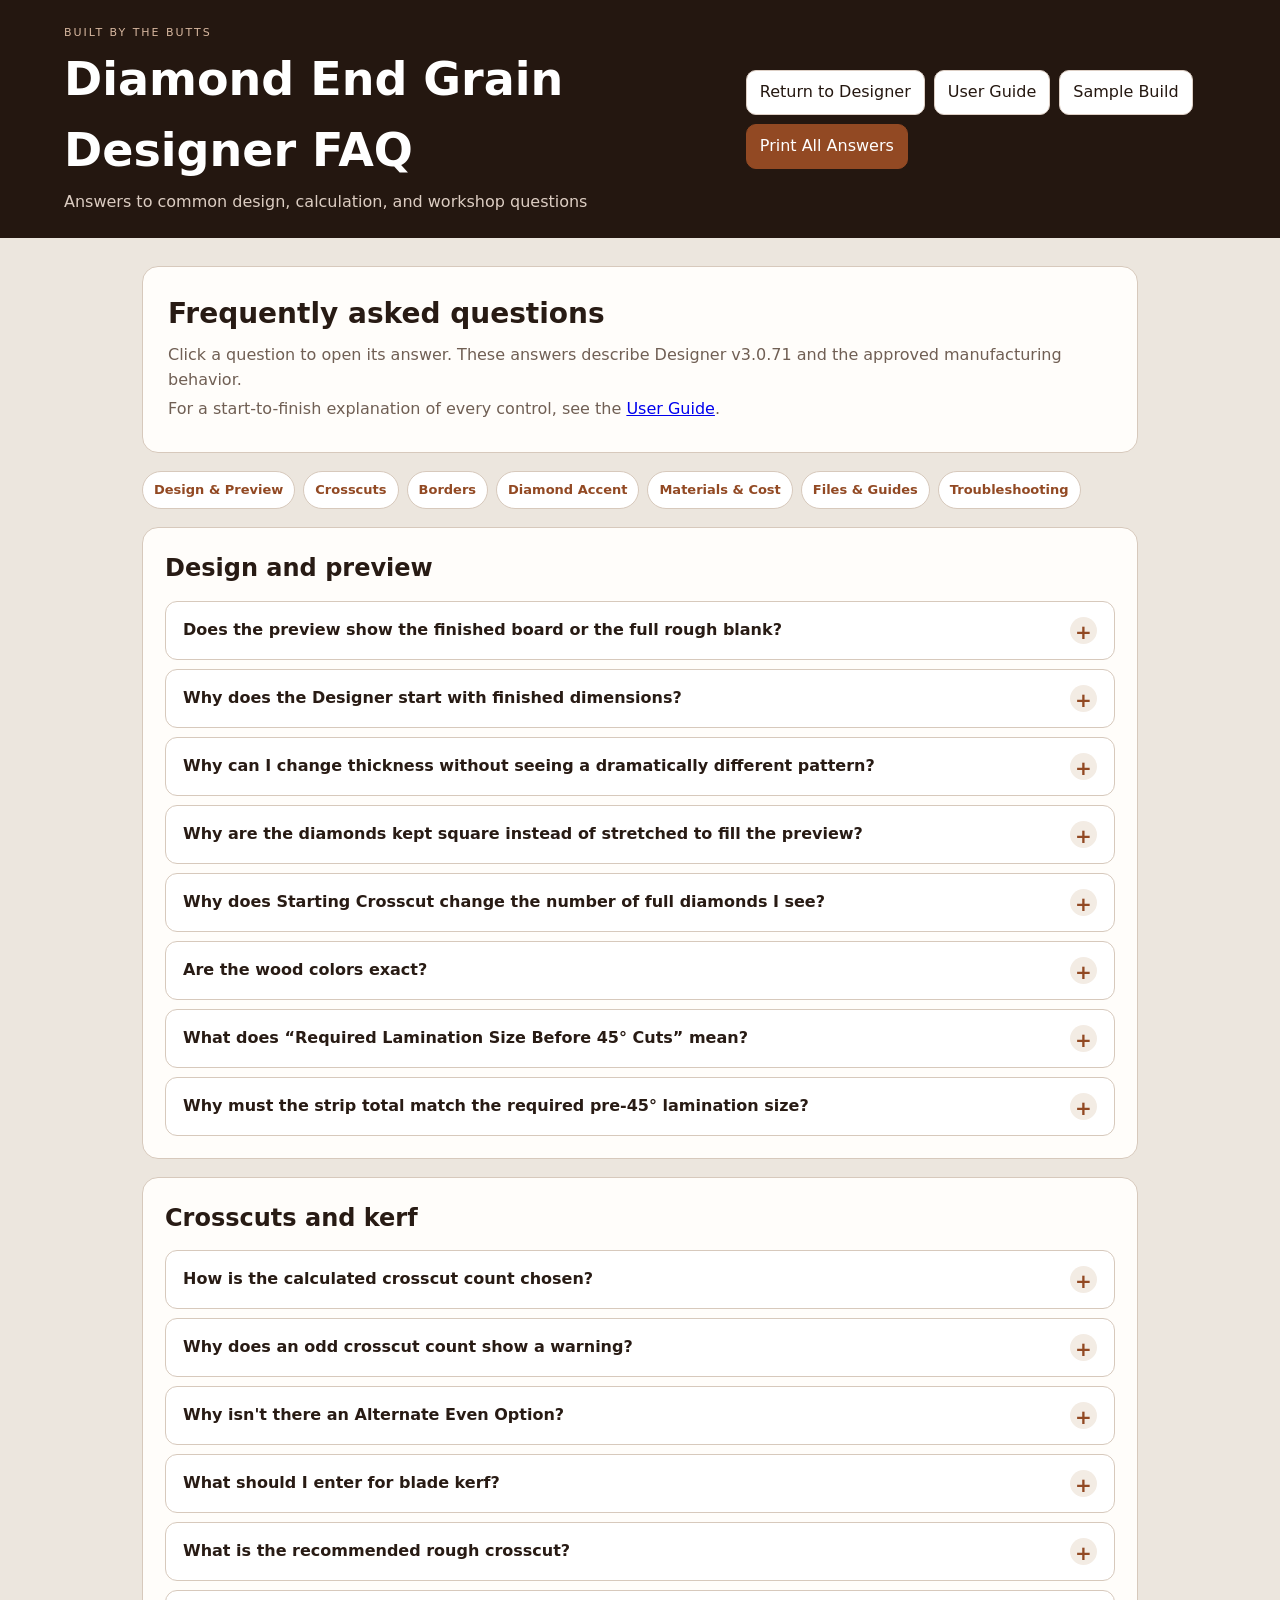
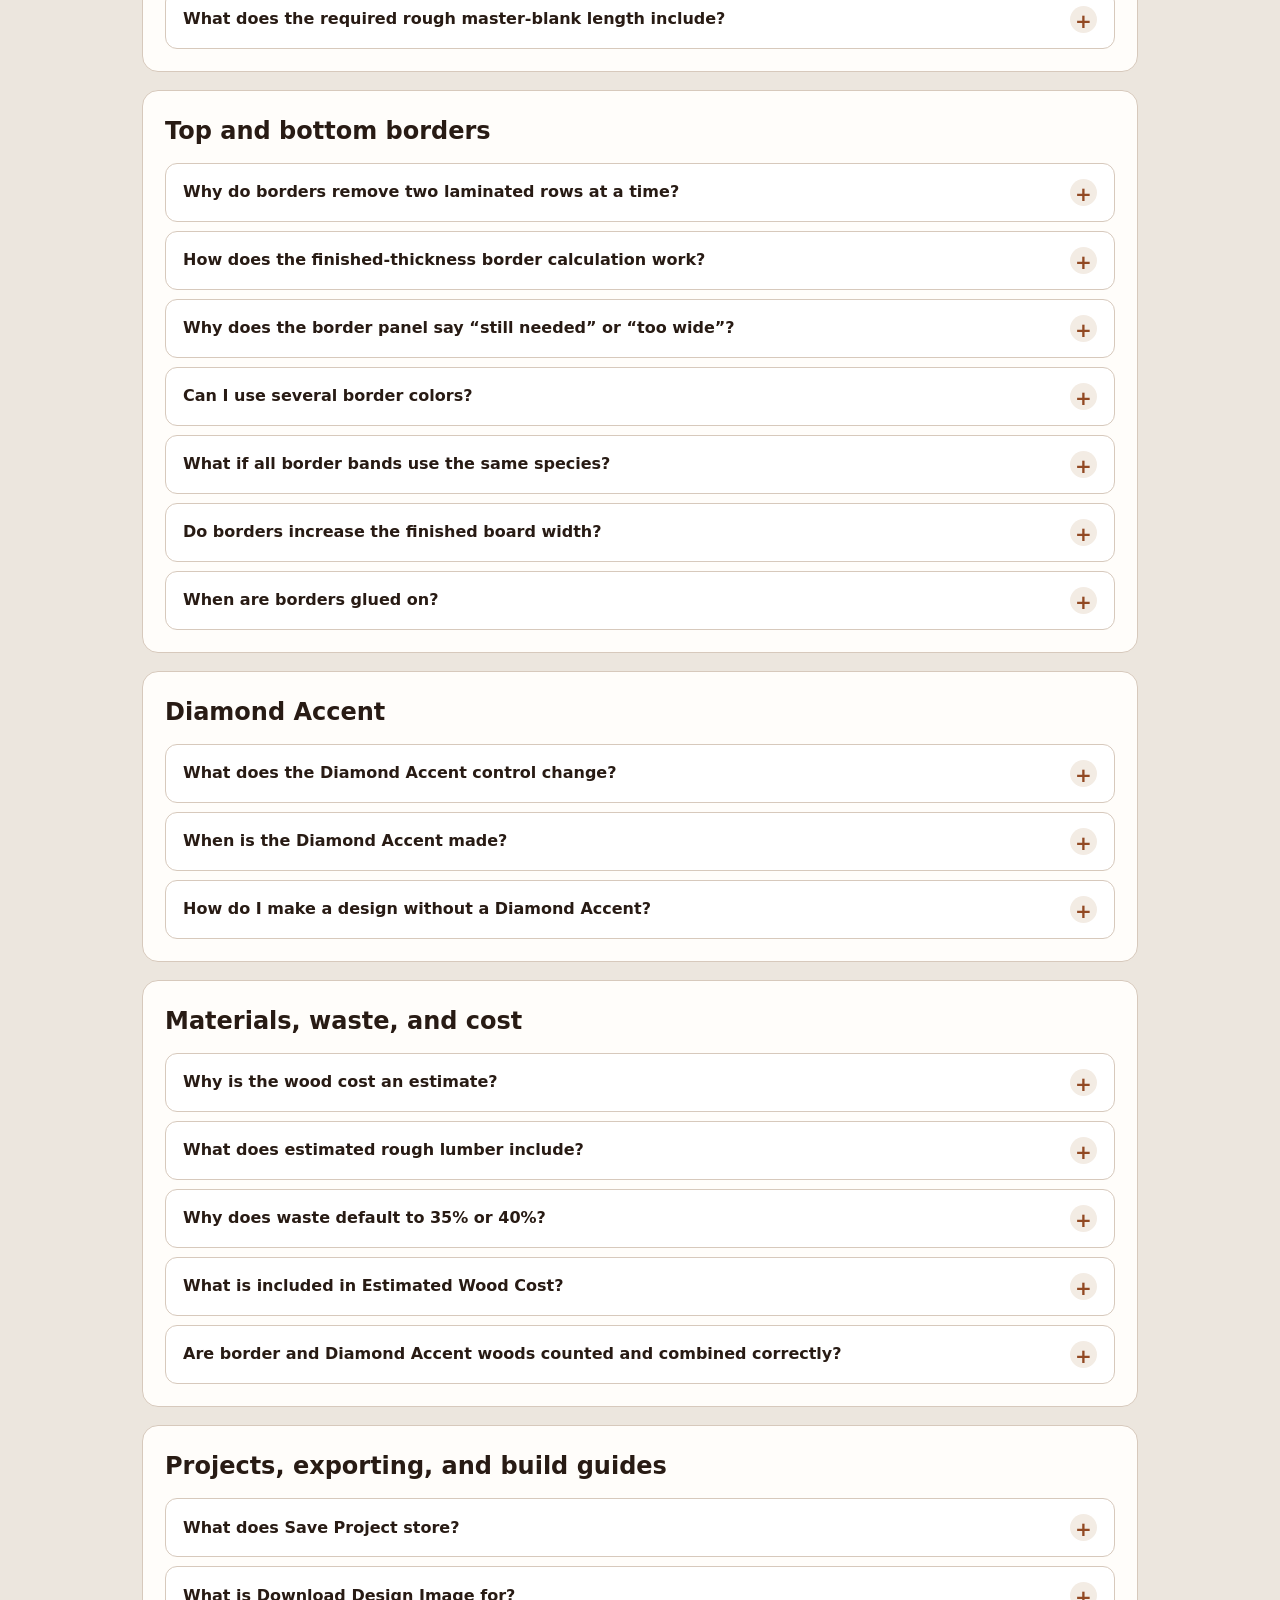
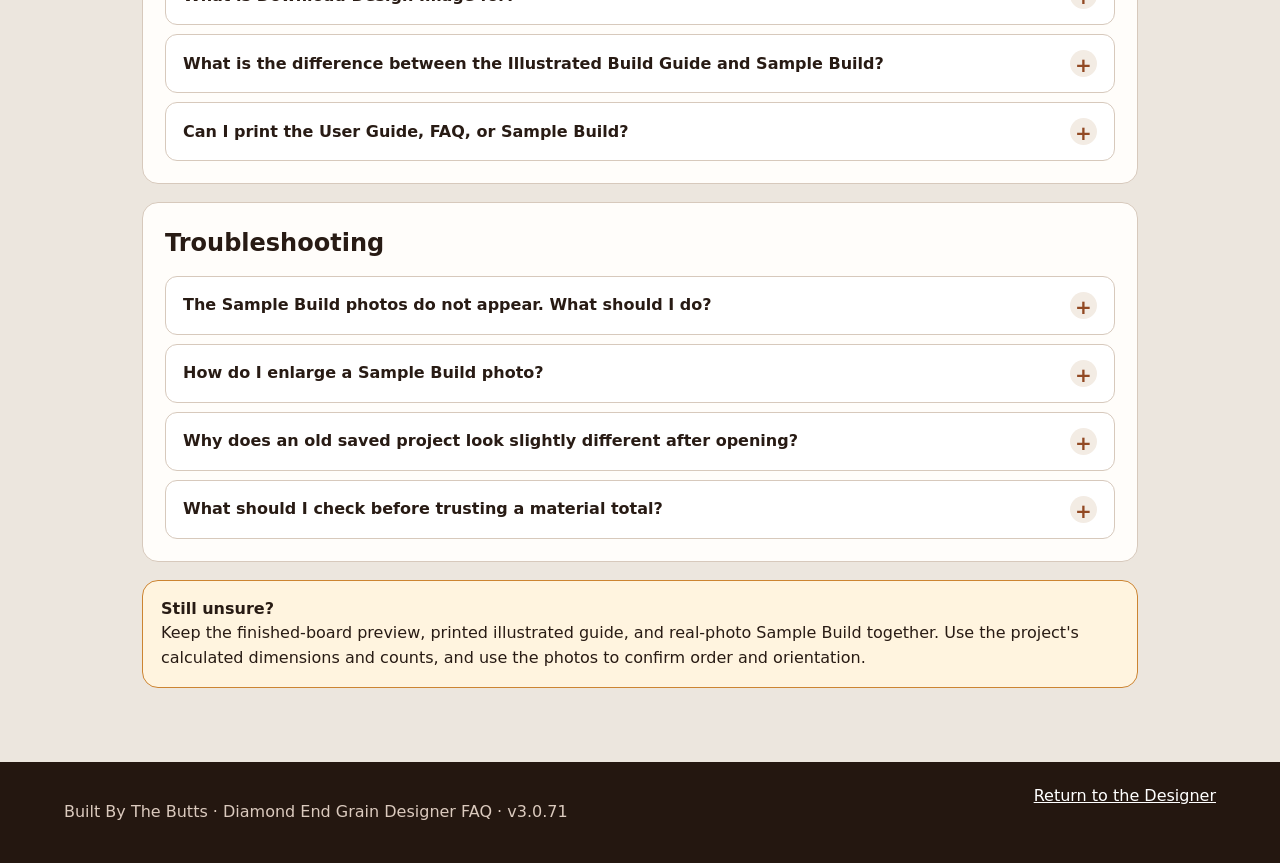
==== faq.html @ 10adbae2 "Add files via upload" ====
<!doctype html>
<html lang="en">
<head>
  <meta charset="utf-8" />
  <meta name="viewport" content="width=device-width, initial-scale=1" />
  <meta name="description" content="Frequently Asked Questions for the Diamond End Grain Designer" />
  <title>FAQ — Diamond End Grain Designer</title>
  <style>
    :root{--ink:#281b14;--muted:#705f54;--paper:#fffdfa;--line:#d7c9bc;--accent:#924923;--soft:#f3ece4;--warn:#fff4df}
    *{box-sizing:border-box}html{scroll-behavior:smooth}body{margin:0;background:#ece6de;color:var(--ink);font-family:Inter,ui-sans-serif,system-ui,-apple-system,"Segoe UI",sans-serif;line-height:1.55}
    .page-header{padding:24px clamp(20px,5vw,72px);background:#241710;color:#fff}.header-row{display:flex;align-items:center;justify-content:space-between;gap:24px}.eyebrow{margin:0;text-transform:uppercase;letter-spacing:.18em;font-size:11px;color:#d7b79f}.page-header h1{margin:3px 0;font-size:clamp(30px,4vw,46px)}.subtitle{margin:0;color:#dccdc2}.nav{display:flex;flex-wrap:wrap;gap:9px}.button{display:inline-block;border:1px solid #ddcfc5;border-radius:10px;padding:9px 13px;background:#fff;color:#241710;text-decoration:none;font:inherit;cursor:pointer}.button.primary{background:#924923;border-color:#924923;color:#fff}
    main{max-width:1040px;margin:0 auto;padding:28px 22px 56px}.intro,.group,.callout{background:var(--paper);border:1px solid var(--line);border-radius:16px}.intro{padding:25px}.intro h2{margin:0 0 7px;font-size:28px}.intro p{margin:5px 0;color:var(--muted)}.toc{display:flex;flex-wrap:wrap;gap:8px;margin:18px 0}.toc a{padding:8px 11px;border:1px solid var(--line);border-radius:999px;background:#fff;color:var(--accent);text-decoration:none;font-size:13px;font-weight:700}
    .group{margin-top:18px;padding:22px;scroll-margin-top:16px}.group h2{margin:0 0 13px;font-size:24px}.group-intro{color:var(--muted);margin:-5px 0 13px}.faq{border:1px solid var(--line);border-radius:12px;background:#fff;overflow:hidden}.faq+ .faq{margin-top:9px}.faq summary{display:flex;align-items:center;justify-content:space-between;gap:14px;padding:15px 17px;cursor:pointer;font-weight:800;list-style:none}.faq summary::-webkit-details-marker{display:none}.faq summary::after{content:"+";display:grid;place-items:center;min-width:27px;height:27px;border-radius:50%;background:var(--soft);color:var(--accent);font-size:20px}.faq[open] summary{background:var(--soft)}.faq[open] summary::after{content:"−"}.answer{padding:3px 17px 16px;color:var(--muted)}.answer p{margin:8px 0}.answer strong{color:var(--ink)}.answer ul{margin:8px 0;padding-left:22px}.answer li{margin:6px 0}.example{padding:13px;border-left:5px solid var(--accent);border-radius:8px;background:var(--soft)}.callout{margin:18px 0;padding:16px 18px;background:var(--warn);border-color:#cc8432}.callout strong{display:block}
    footer{display:flex;justify-content:space-between;gap:20px;padding:22px clamp(20px,5vw,72px);background:#241710;color:#dbcabe}footer a{color:#fff}
    @media(max-width:760px){.header-row{display:grid}.nav{justify-content:start}footer{display:grid}}
    @media print{@page{margin:.55in}.page-header{padding:0 0 14px;background:#fff;color:#111;border-bottom:2px solid #241710}.page-header .nav,footer,.toc{display:none}.eyebrow,.subtitle{color:#444}main{max-width:none;padding:14px 0}.intro,.group{break-inside:auto;box-shadow:none}.group{padding:13px;margin-top:11px}.group h2{font-size:17px}.faq{break-inside:avoid}.faq summary{font-size:11pt;padding:9px}.faq summary::after{display:none}.faq .answer{display:block!important;padding:0 9px 10px;font-size:9.5pt}}
  </style>
</head>
<body>
  <header class="page-header">
    <div class="header-row">
      <div><p class="eyebrow">Built By The Butts</p><h1>Diamond End Grain Designer FAQ</h1><p class="subtitle">Answers to common design, calculation, and workshop questions</p></div>
      <nav class="nav" aria-label="FAQ navigation"><a class="button" href="index.html">Return to Designer</a><a class="button" href="user-guide.html">User Guide</a><a class="button" href="sample-build.html">Sample Build</a><button class="button primary" type="button" onclick="document.querySelectorAll('details').forEach(item=>item.open=true);window.print()">Print All Answers</button></nav>
    </div>
  </header>

  <main>
    <section class="intro"><h2>Frequently asked questions</h2><p>Click a question to open its answer. These answers describe Designer v3.0.71 and the approved manufacturing behavior.</p><p>For a start-to-finish explanation of every control, see the <a href="user-guide.html">User Guide</a>.</p></section>
    <nav class="toc" aria-label="FAQ categories"><a href="#design">Design &amp; Preview</a><a href="#crosscuts">Crosscuts</a><a href="#borders">Borders</a><a href="#edge-rip">Diamond Accent</a><a href="#materials">Materials &amp; Cost</a><a href="#files">Files &amp; Guides</a><a href="#troubleshooting">Troubleshooting</a></nav>

    <section id="design" class="group">
      <h2>Design and preview</h2>
      <details class="faq"><summary>Does the preview show the finished board or the full rough blank?</summary><div class="answer"><p>It shows the <strong>finished board face</strong>. Rough machining overage is reported in the engineering guidance and material estimate, but it is not added around the visual preview.</p></div></details>
      <details class="faq"><summary>Why does the Designer start with finished dimensions?</summary><div class="answer"><p>The entries are the <strong>requested</strong> finished size. The Designer works backward from them, then reports the <strong>Actual Board Dimensions</strong> produced by complete crosscuts, complete laminated rows, and entered borders. It never hides a row calculation or silently trims away a good laminated row.</p></div></details>
      <details class="faq"><summary>Why can I change thickness without seeing a dramatically different pattern?</summary><div class="answer"><p>If the nearest whole crosscut count and laminated-row count remain the same, the arrangement can look similar. The thickness still changes the lamination requirement, rough-crosscut guidance, calculated finished run, master-blank length, material quantity, and the physical size represented by each crosscut.</p></div></details>
      <details class="faq"><summary>Why are the diamonds kept square instead of stretched to fill the preview?</summary><div class="answer"><p>Stretching would show a shape that cannot be built from square end-grain faces. The Designer keeps one uniform scale, centers any length overage, and clips only at the finished ends.</p></div></details>
      <details class="faq"><summary>Why does Starting Crosscut change the number of full diamonds I see?</summary><div class="answer"><p>It changes which piece receives the first 180-degree turn in the alternating glue-up. One choice can center a full diamond near an end, while the other can place partial diamonds at both ends and one fewer full diamond through the center. It is the same collection of crosscuts in a different physical orientation; dimensions and material quantities do not change.</p></div></details>
      <details class="faq"><summary>Are the wood colors exact?</summary><div class="answer"><p>No. Colors help identify species and follow the pattern. Actual wood varies by tree, board, grain, age, sanding, lighting, and finish. Custom woods can be added with a name and approximate preview color.</p></div></details>
      <details class="faq"><summary>What does “Required Lamination Size Before 45° Cuts” mean?</summary><div class="answer"><p>It is the practical square size of the laminated blank before the first 45-degree cuts. The mathematical minimum is finished thickness × √2. The Designer rounds <strong>up</strong> to the nearest 1/8 inch so the blank is not undersized.</p></div></details>
      <details class="faq"><summary>Why must the strip total match the required pre-45° lamination size?</summary><div class="answer"><p>The entered strips form the physical laminated blank before its four 45-degree cuts. Their combined width must therefore equal the Required Lamination Size Before 45° Cuts, not the finished board thickness. For a 1.500-inch finished board, that rounded requirement is 2.125 inches. The Designer shows both values and warns until they match.</p></div></details>
    </section>

    <section id="crosscuts" class="group">
      <h2>Crosscuts and kerf</h2>
      <details class="faq"><summary>How is the calculated crosscut count chosen?</summary><div class="answer"><p>The Designer divides finished length by finished thickness and uses the nearest whole crosscut count. That actual count drives the preview and manufacturing result.</p></div></details>
      <details class="faq"><summary>Why does an odd crosscut count show a warning?</summary><div class="answer"><p>Alternating pieces form mirrored partners. An odd count leaves a different pattern termination at the two ends, so the finished board is visibly unbalanced. The Designer shows the real odd result instead of hiding it.</p></div></details>
      <details class="faq"><summary>Why isn't there an Alternate Even Option?</summary><div class="answer"><p>An automatic even override could silently change the physical result. The current Designer keeps the requested finished dimensions as the source of truth. Change the finished length or thickness yourself when an even count is preferred.</p></div></details>
      <details class="faq"><summary>What should I enter for blade kerf?</summary><div class="answer"><p>Enter the actual thickness of the blade making the crosscuts. Kerf is the material removed by each cut and directly increases the required master-blank length.</p></div></details>
      <details class="faq"><summary>What is the recommended rough crosscut?</summary><div class="answer"><p>It is the finished thickness plus approximately 1/8 inch for flattening and cleanup. It is starting guidance, not a substitute for the allowance required by your process.</p></div></details>
      <details class="faq"><summary>What does the required rough master-blank length include?</summary><div class="answer"><p>It includes every assigned rough crosscut plus the blade kerf between adjacent pieces. The result appears inside the single calculated crosscut result.</p></div></details>
    </section>

    <section id="borders" class="group">
      <h2>Top and bottom borders</h2>
      <details class="faq"><summary>Why do borders remove two laminated rows at a time?</summary><div class="answer"><p>The top and bottom borders are mirrored. Each border threshold therefore removes one complete row from the top and one complete row from the bottom. This prevents a design that would require ripping a patterned row lengthwise.</p></div></details>
      <details class="faq"><summary>How does the finished-thickness border calculation work?</summary><div class="answer"><p class="example">For a 12.875-inch board at 1.500-inch finished thickness, 1.3125 inches of entered border per edge leaves 10.250 inches available. Six complete 1.500-inch cells fit, creating a 9.000-inch diamond field. The completed border must therefore total 1.9375 inches per edge.</p></div></details>
      <details class="faq"><summary>Why does the border panel say “still needed” or “too wide”?</summary><div class="answer"><p>Your entered physical bands are compared with the width needed to reach the requested overall board width at a complete mirrored row-pair boundary. You may adjust the bands until the check reads <strong>Matched ✓</strong>, accept the displayed Actual Board Dimensions, or change the requested board width.</p></div></details>
      <details class="faq"><summary>Can I use several border colors?</summary><div class="answer"><p>Yes. Add as many bands as required and choose the width and species for each. The schedule is mirrored at both long edges.</p></div></details>
      <details class="faq"><summary>What if all border bands use the same species?</summary><div class="answer"><p>Add one entry for every physical band even when adjacent bands use the same species. Four same-color bands require four entries; the Designer does not merge them.</p></div></details>
      <details class="faq"><summary>Do borders increase the finished board width?</summary><div class="answer"><p>The actual width is the complete diamond field plus the entered border widths on both edges. If that total differs from the requested width, the Actual Board Dimensions card warns you. The Designer does not resize or trim those physical parts to force the requested number.</p></div></details>
      <details class="faq"><summary>When are borders glued on?</summary><div class="answer"><p>Complete the long master blank first, then glue the borders to both long edges <strong>before crosscutting</strong>. This produces bordered end-grain pieces when the master blank is sliced.</p></div></details>
    </section>

    <section id="edge-rip" class="group">
      <h2>Diamond Accent</h2>
      <details class="faq"><summary>What does the Diamond Accent control change?</summary><div class="answer"><p>It changes only the two 45-degree corner areas removed from the completed first-cut section. The selected accent wood fills only those removed areas; the original laminate geometry does not stretch or change.</p></div></details>
      <details class="faq"><summary>When is the Diamond Accent made?</summary><div class="answer"><p>Make all four initial 45-degree cuts first. Then cut the two shoulders across the designated center section, prepare matching 45-degree accent pieces, and glue them to the fresh cut faces.</p></div></details>
      <details class="faq"><summary>How do I make a design without a Diamond Accent?</summary><div class="answer"><p>Select <strong>Zero</strong>. The accent geometry and Diamond Accent steps are then omitted from the preview guidance and printable procedure.</p></div></details>
    </section>

    <section id="materials" class="group">
      <h2>Materials, waste, and cost</h2>
      <details class="faq"><summary>Why is the wood cost an estimate?</summary><div class="answer"><p>Every shop and board is different. Defects, grain selection, milling, machine setup, available board sizes, and workflow can change the actual amount purchased and used.</p></div></details>
      <details class="faq"><summary>What does estimated rough lumber include?</summary><div class="answer"><p>It counts every physical rough-ripped strip in every laminated row, the required pre-45° blank size, full kerf-inclusive master-blank length, borders on both edges, Diamond Accent replacement wood, and the selected waste allowance. Laminate strips use the +0.035-inch rough-rip recommendation; border stock keeps its separate +1/16-inch allowance. Identical laminate cuts are grouped for the printable total, and a matching same-species center pair is counted as one wider strip with one rough-rip allowance. The Designer displays the exact row-count × row-length basis used for the laminate board feet. Finished-board volume is not shown.</p></div></details>
      <details class="faq"><summary>Why does waste default to 35% or 40%?</summary><div class="answer"><p>The recommended minimum is 35% when there is no Diamond Accent and 40% when a Diamond Accent is selected. You may enter another value, but a warning remains visible below the recommendation.</p></div></details>
      <details class="faq"><summary>What is included in Estimated Wood Cost?</summary><div class="answer"><p>It is the estimated rough lumber for each species multiplied by the board-foot prices you enter. It does not include glue, sandpaper, finish, blades, electricity, labor, or other shop supplies.</p></div></details>
      <details class="faq"><summary>Are border and Diamond Accent woods counted and combined correctly?</summary><div class="answer"><p>Yes. Each physical border band is counted on both long edges. The full original laminate remains in the estimate because it must be built before the Diamond Accent shoulders are cut; accent wood is then added separately. Shared species are combined into one purchasing row.</p></div></details>
    </section>

    <section id="files" class="group">
      <h2>Projects, exporting, and build guides</h2>
      <details class="faq"><summary>What does Save Project store?</summary><div class="answer"><p>The downloaded JSON file stores the design dimensions, strips, border bands, Diamond Accent, woods, custom colors, prices, kerf, and waste choices. Use Open Project to continue later.</p></div></details>
      <details class="faq"><summary>What is Download Design Image for?</summary><div class="answer"><p>It downloads the current finished-board design as an SVG—a scalable image that stays sharp at any size and can be edited in compatible graphics software. Use the engineering values and printed plan for machining dimensions rather than measuring the image.</p></div></details>
      <details class="faq"><summary>What is the difference between the Illustrated Build Guide and Sample Build?</summary><div class="answer"><p>The <strong>Illustrated Build Guide</strong> is generated from the active project, including its woods, counts, dimensions, and selected operations. The <strong>Sample Build</strong> is an independent real-photo reference showing one actual build.</p></div></details>
      <details class="faq"><summary>Can I print the User Guide, FAQ, or Sample Build?</summary><div class="answer"><p>Yes. Each page has its own print control. Printing the FAQ opens every answer first. The Sample Build can also be printed independently without altering the active design.</p></div></details>
    </section>

    <section id="troubleshooting" class="group">
      <h2>Troubleshooting</h2>
      <details class="faq"><summary>The Sample Build photos do not appear. What should I do?</summary><div class="answer"><p>Use Designer v3.0.52 or newer. All 20 photos are embedded directly in the Sample Build page, so they no longer depend on a nested photo folder. If an older copy is open, close it and open the current version.</p></div></details>
      <details class="faq"><summary>How do I enlarge a Sample Build photo?</summary><div class="answer"><p>Click the photo, or focus it with the keyboard and press Enter or Space. Use the on-screen arrows or keyboard left/right arrows to move between photos. Close with the × button, the background, or Escape.</p></div></details>
      <details class="faq"><summary>Why does an old saved project look slightly different after opening?</summary><div class="answer"><p>The Designer migrates supported older data into current controls. Current previews use finished thickness for square-cell spacing; strip widths determine the bands inside each cell. This can correct the row and length proportions shown by an older release. Review warnings and save a new copy after confirming it.</p></div></details>
      <details class="faq"><summary>What should I check before trusting a material total?</summary><div class="answer"><p>Confirm the Actual Board Dimensions, strips, Diamond Accent, border widths, species, kerf, and waste; review any requested-size or border warnings; then compare the result with the actual boards available from your supplier.</p></div></details>
    </section>

    <div class="callout"><strong>Still unsure?</strong>Keep the finished-board preview, printed illustrated guide, and real-photo Sample Build together. Use the project's calculated dimensions and counts, and use the photos to confirm order and orientation.</div>
  </main>

  <footer><p>Built By The Butts · Diamond End Grain Designer FAQ · v3.0.71</p><a href="index.html">Return to the Designer</a></footer>
</body>
</html>
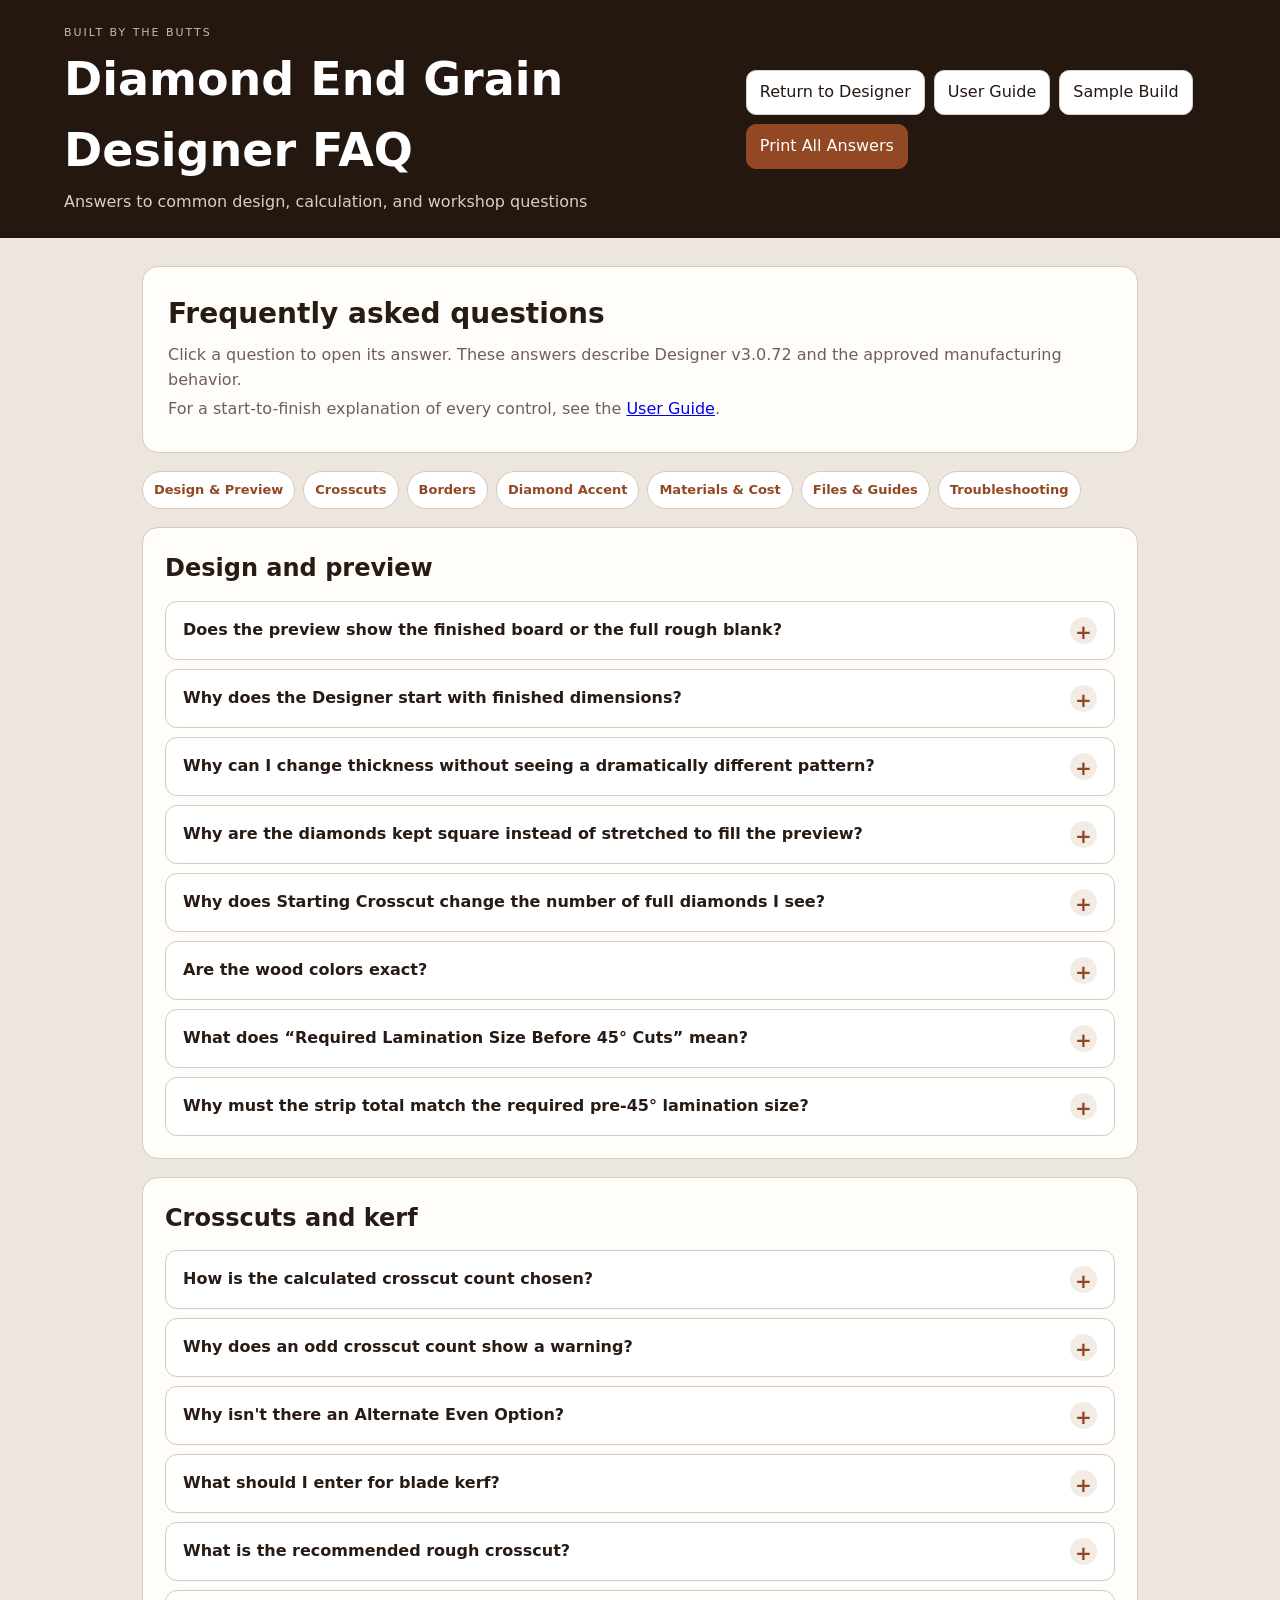
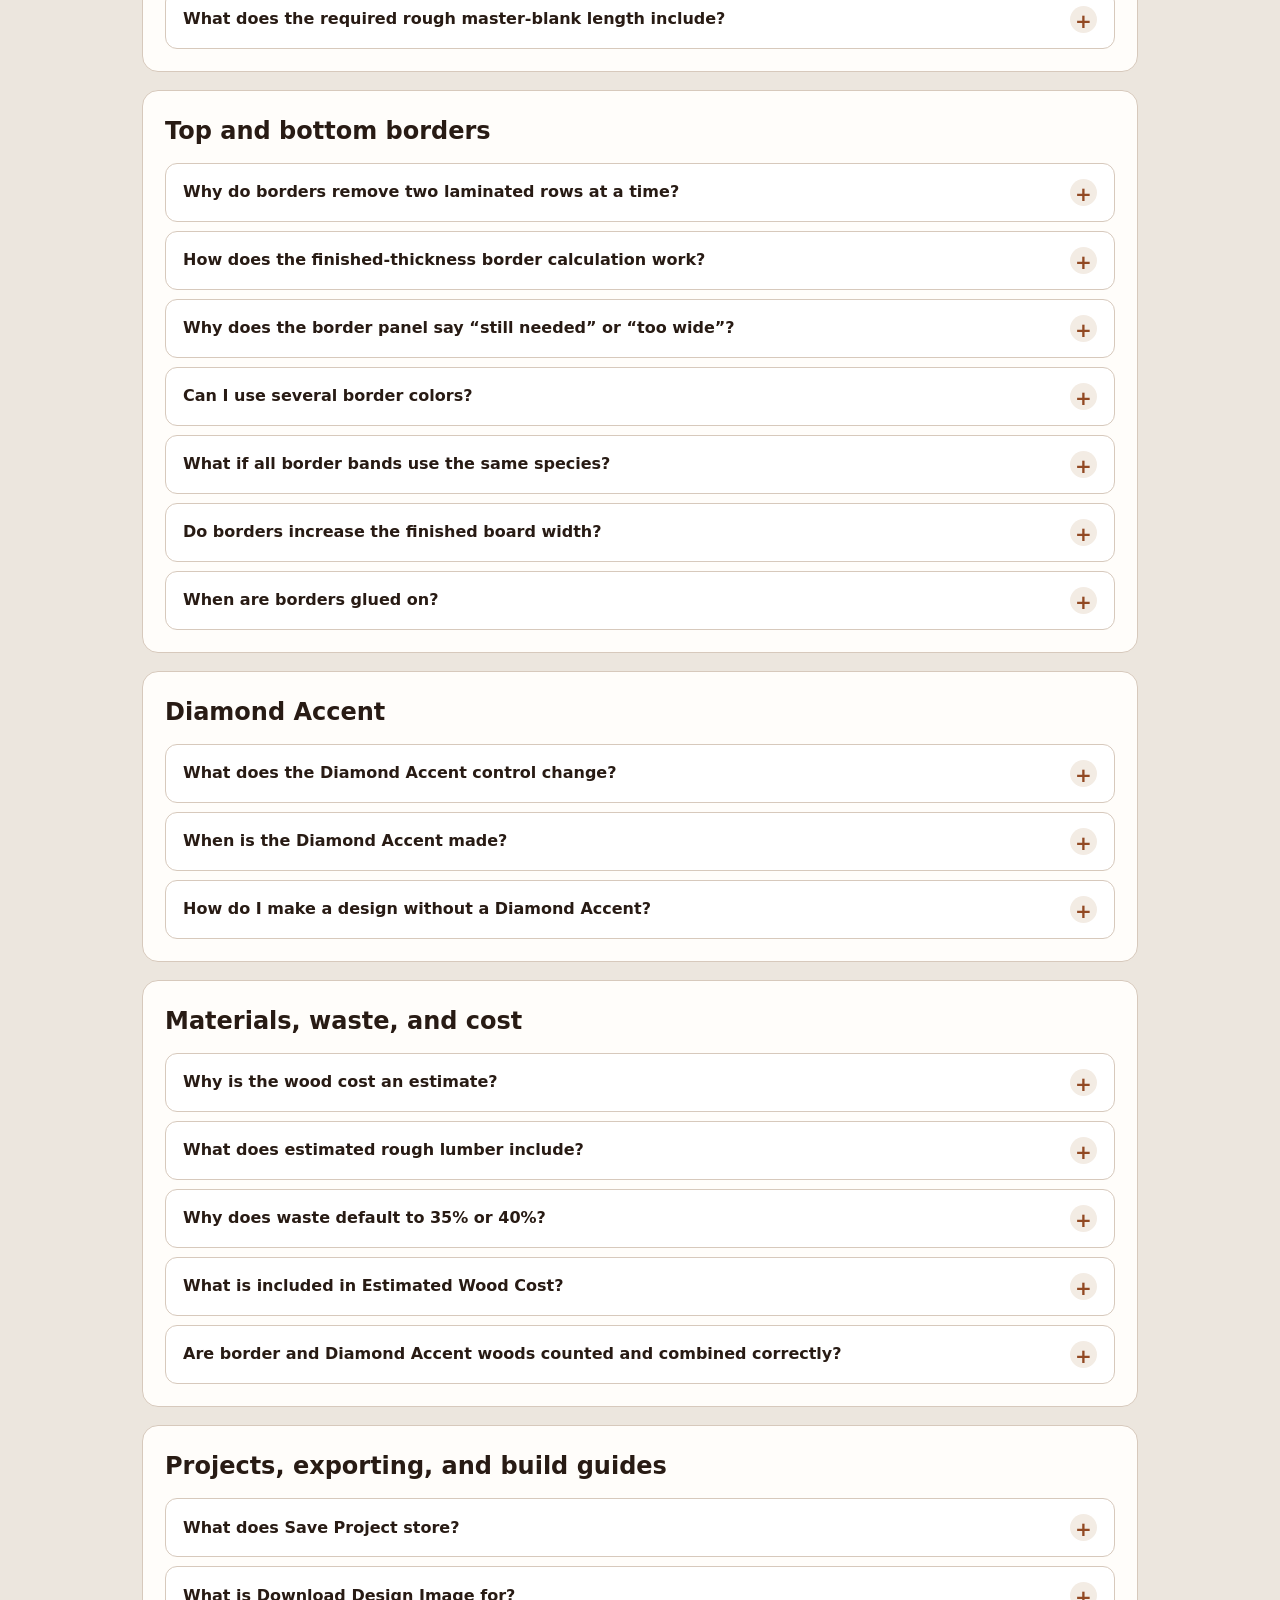
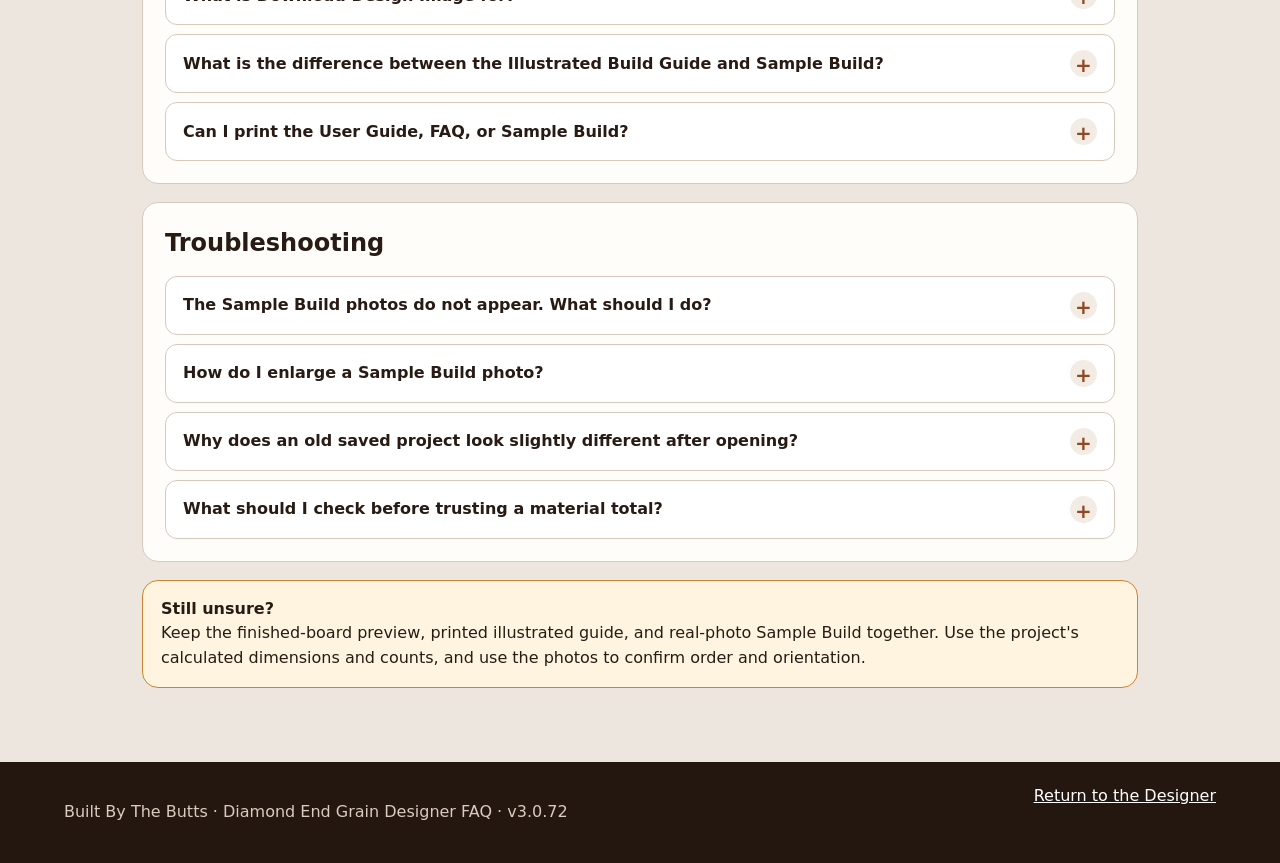
==== commit 86e1484b: "Add files via upload" ====
--- a/faq.html
+++ b/faq.html
@@ -25,7 +25,7 @@
   </header>
 
   <main>
-    <section class="intro"><h2>Frequently asked questions</h2><p>Click a question to open its answer. These answers describe Designer v3.0.71 and the approved manufacturing behavior.</p><p>For a start-to-finish explanation of every control, see the <a href="user-guide.html">User Guide</a>.</p></section>
+    <section class="intro"><h2>Frequently asked questions</h2><p>Click a question to open its answer. These answers describe Designer v3.0.72 and the approved manufacturing behavior.</p><p>For a start-to-finish explanation of every control, see the <a href="user-guide.html">User Guide</a>.</p></section>
     <nav class="toc" aria-label="FAQ categories"><a href="#design">Design &amp; Preview</a><a href="#crosscuts">Crosscuts</a><a href="#borders">Borders</a><a href="#edge-rip">Diamond Accent</a><a href="#materials">Materials &amp; Cost</a><a href="#files">Files &amp; Guides</a><a href="#troubleshooting">Troubleshooting</a></nav>
 
     <section id="design" class="group">
@@ -96,6 +96,6 @@
     <div class="callout"><strong>Still unsure?</strong>Keep the finished-board preview, printed illustrated guide, and real-photo Sample Build together. Use the project's calculated dimensions and counts, and use the photos to confirm order and orientation.</div>
   </main>
 
-  <footer><p>Built By The Butts · Diamond End Grain Designer FAQ · v3.0.71</p><a href="index.html">Return to the Designer</a></footer>
+  <footer><p>Built By The Butts · Diamond End Grain Designer FAQ · v3.0.72</p><a href="index.html">Return to the Designer</a></footer>
 </body>
 </html>
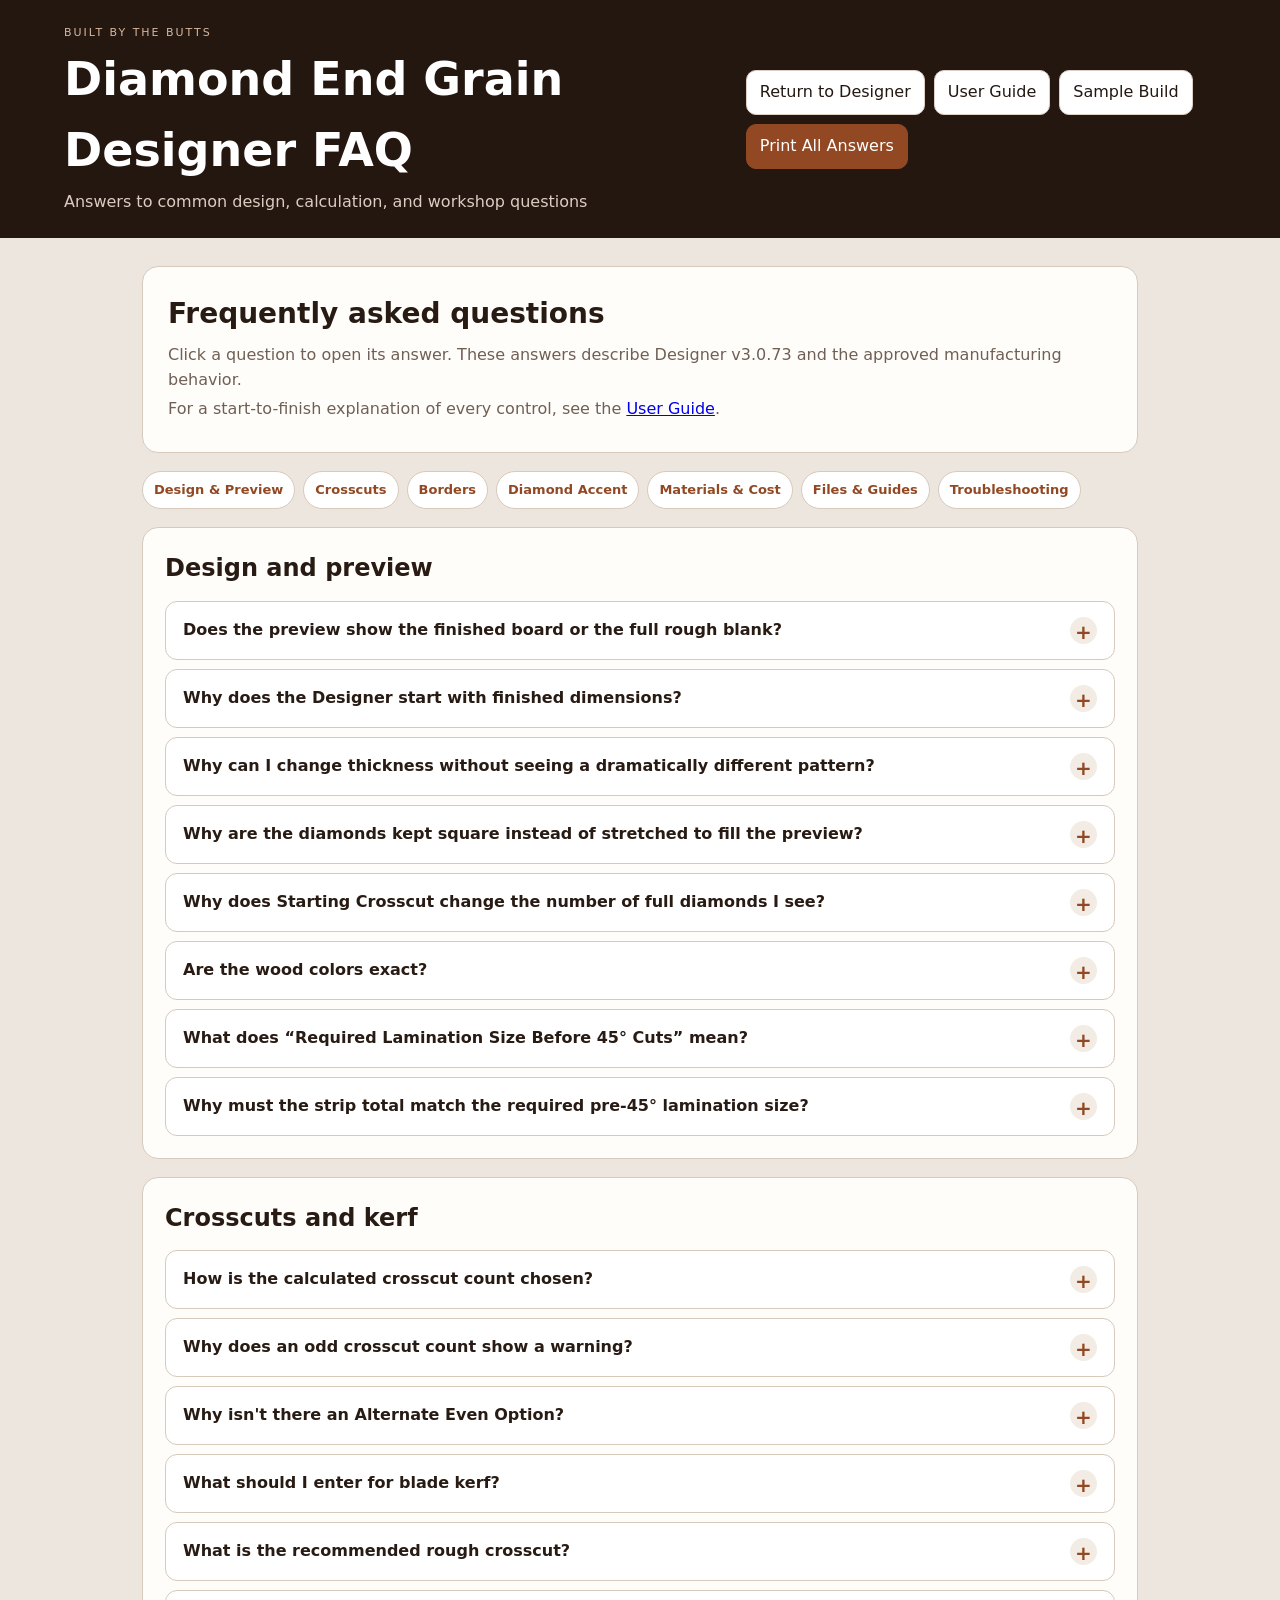
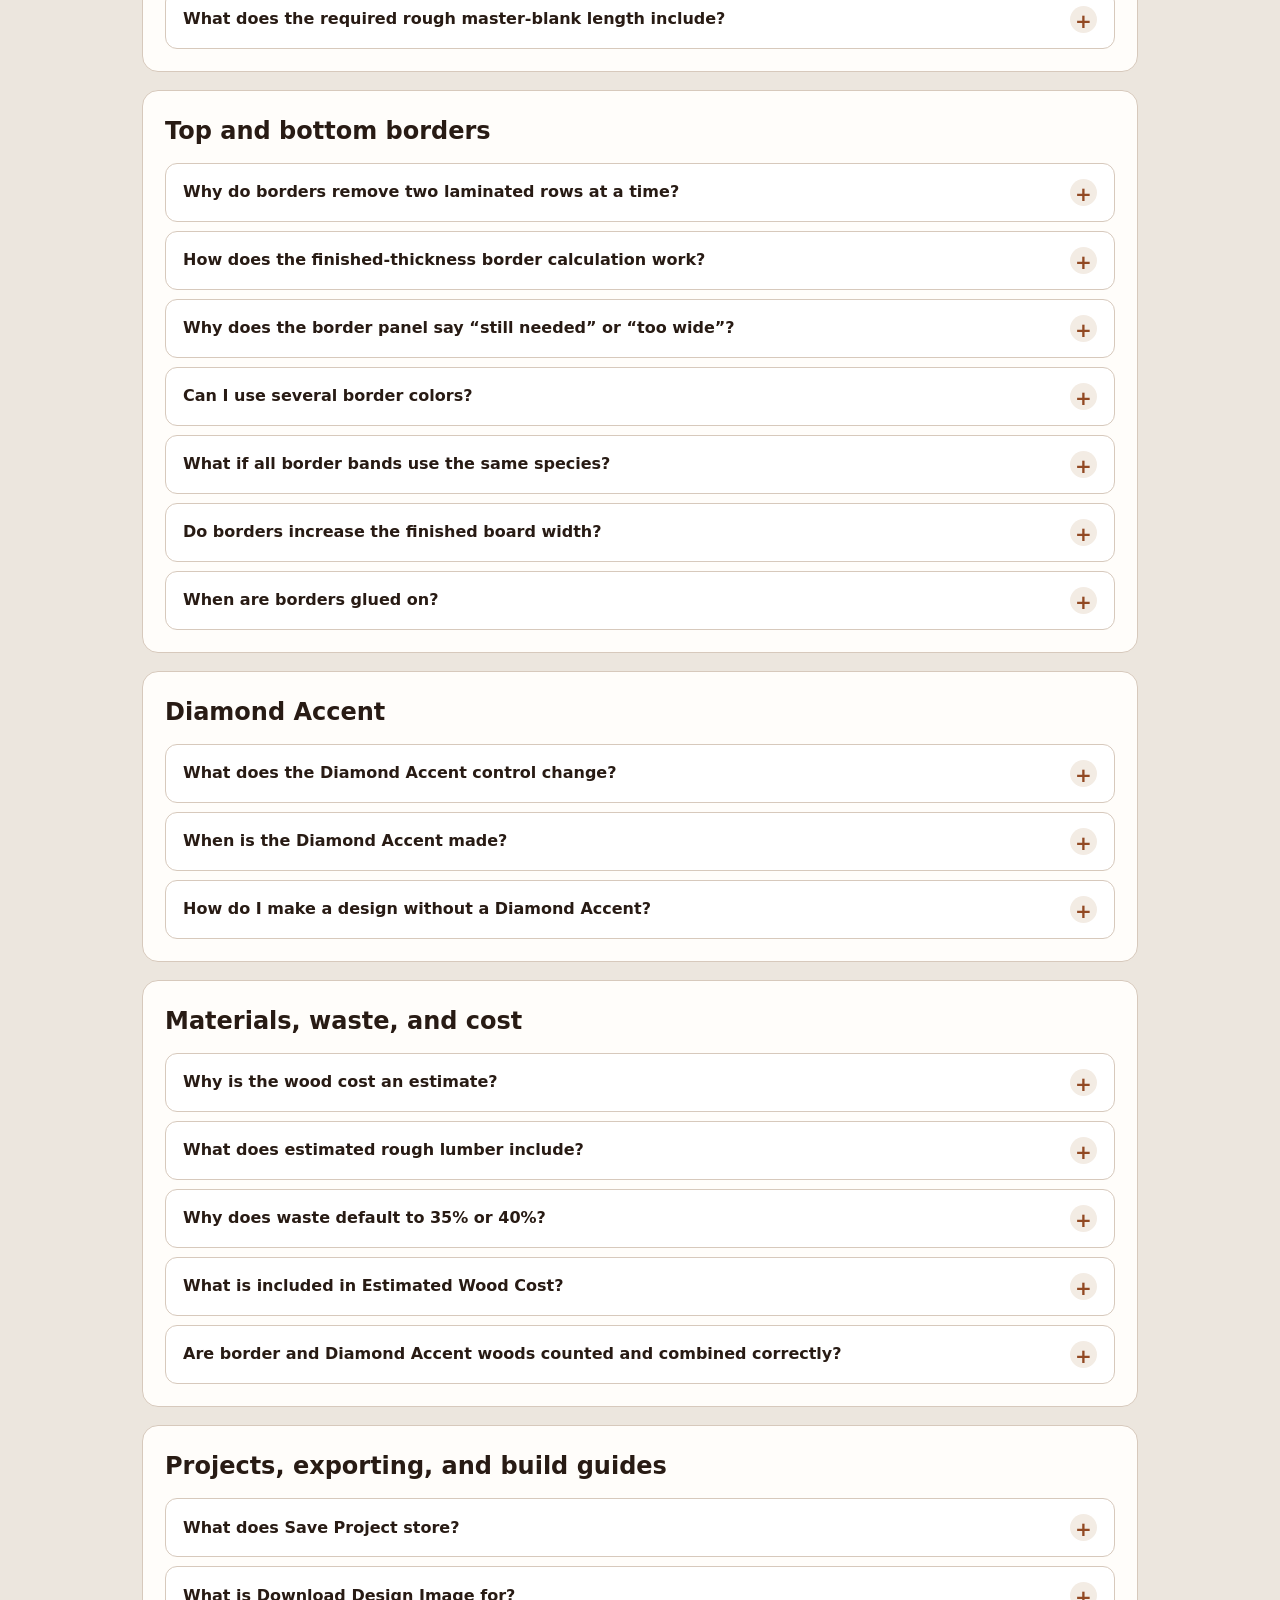
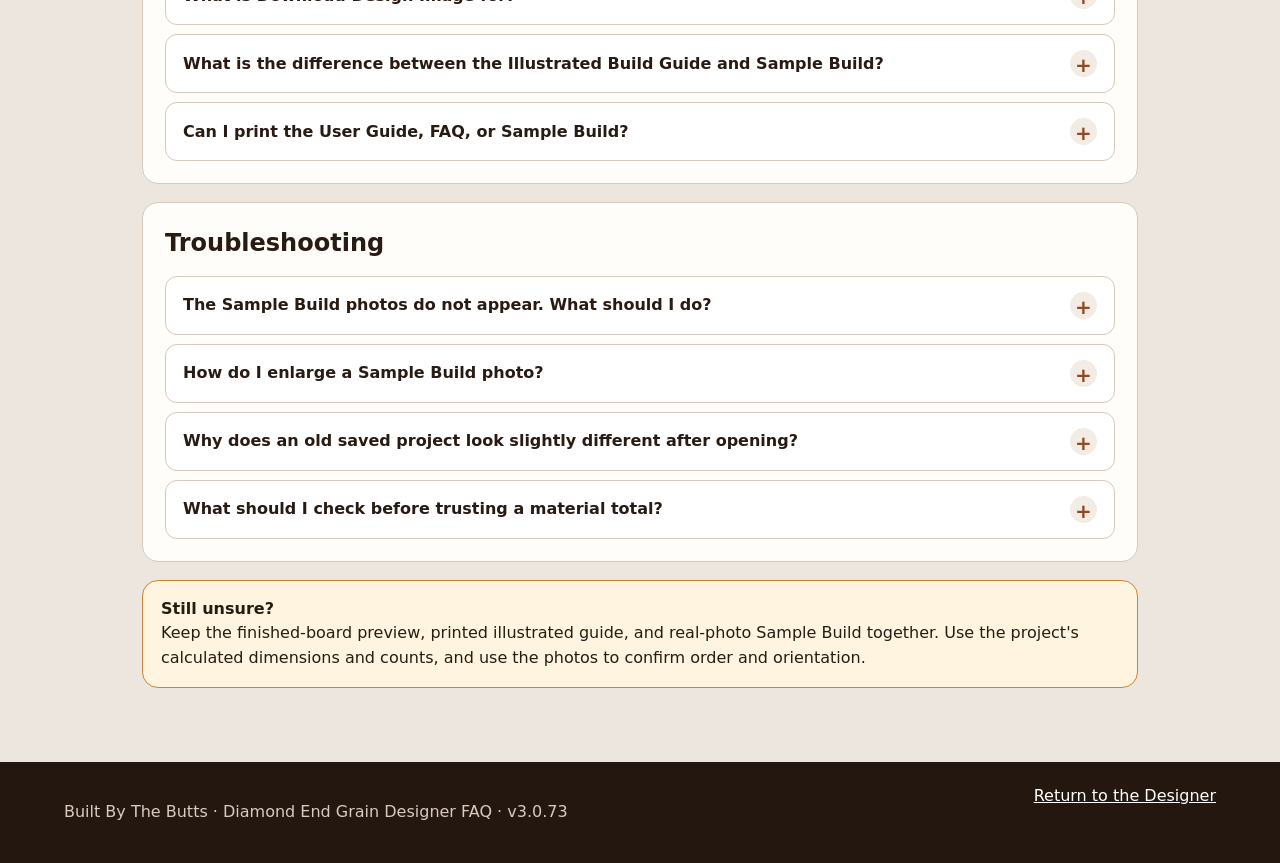
==== commit c1acf9eb: "Add files via upload" ====
--- a/faq.html
+++ b/faq.html
@@ -25,7 +25,7 @@
   </header>
 
   <main>
-    <section class="intro"><h2>Frequently asked questions</h2><p>Click a question to open its answer. These answers describe Designer v3.0.72 and the approved manufacturing behavior.</p><p>For a start-to-finish explanation of every control, see the <a href="user-guide.html">User Guide</a>.</p></section>
+    <section class="intro"><h2>Frequently asked questions</h2><p>Click a question to open its answer. These answers describe Designer v3.0.73 and the approved manufacturing behavior.</p><p>For a start-to-finish explanation of every control, see the <a href="user-guide.html">User Guide</a>.</p></section>
     <nav class="toc" aria-label="FAQ categories"><a href="#design">Design &amp; Preview</a><a href="#crosscuts">Crosscuts</a><a href="#borders">Borders</a><a href="#edge-rip">Diamond Accent</a><a href="#materials">Materials &amp; Cost</a><a href="#files">Files &amp; Guides</a><a href="#troubleshooting">Troubleshooting</a></nav>
 
     <section id="design" class="group">
@@ -96,6 +96,6 @@
     <div class="callout"><strong>Still unsure?</strong>Keep the finished-board preview, printed illustrated guide, and real-photo Sample Build together. Use the project's calculated dimensions and counts, and use the photos to confirm order and orientation.</div>
   </main>
 
-  <footer><p>Built By The Butts · Diamond End Grain Designer FAQ · v3.0.72</p><a href="index.html">Return to the Designer</a></footer>
+  <footer><p>Built By The Butts · Diamond End Grain Designer FAQ · v3.0.73</p><a href="index.html">Return to the Designer</a></footer>
 </body>
 </html>
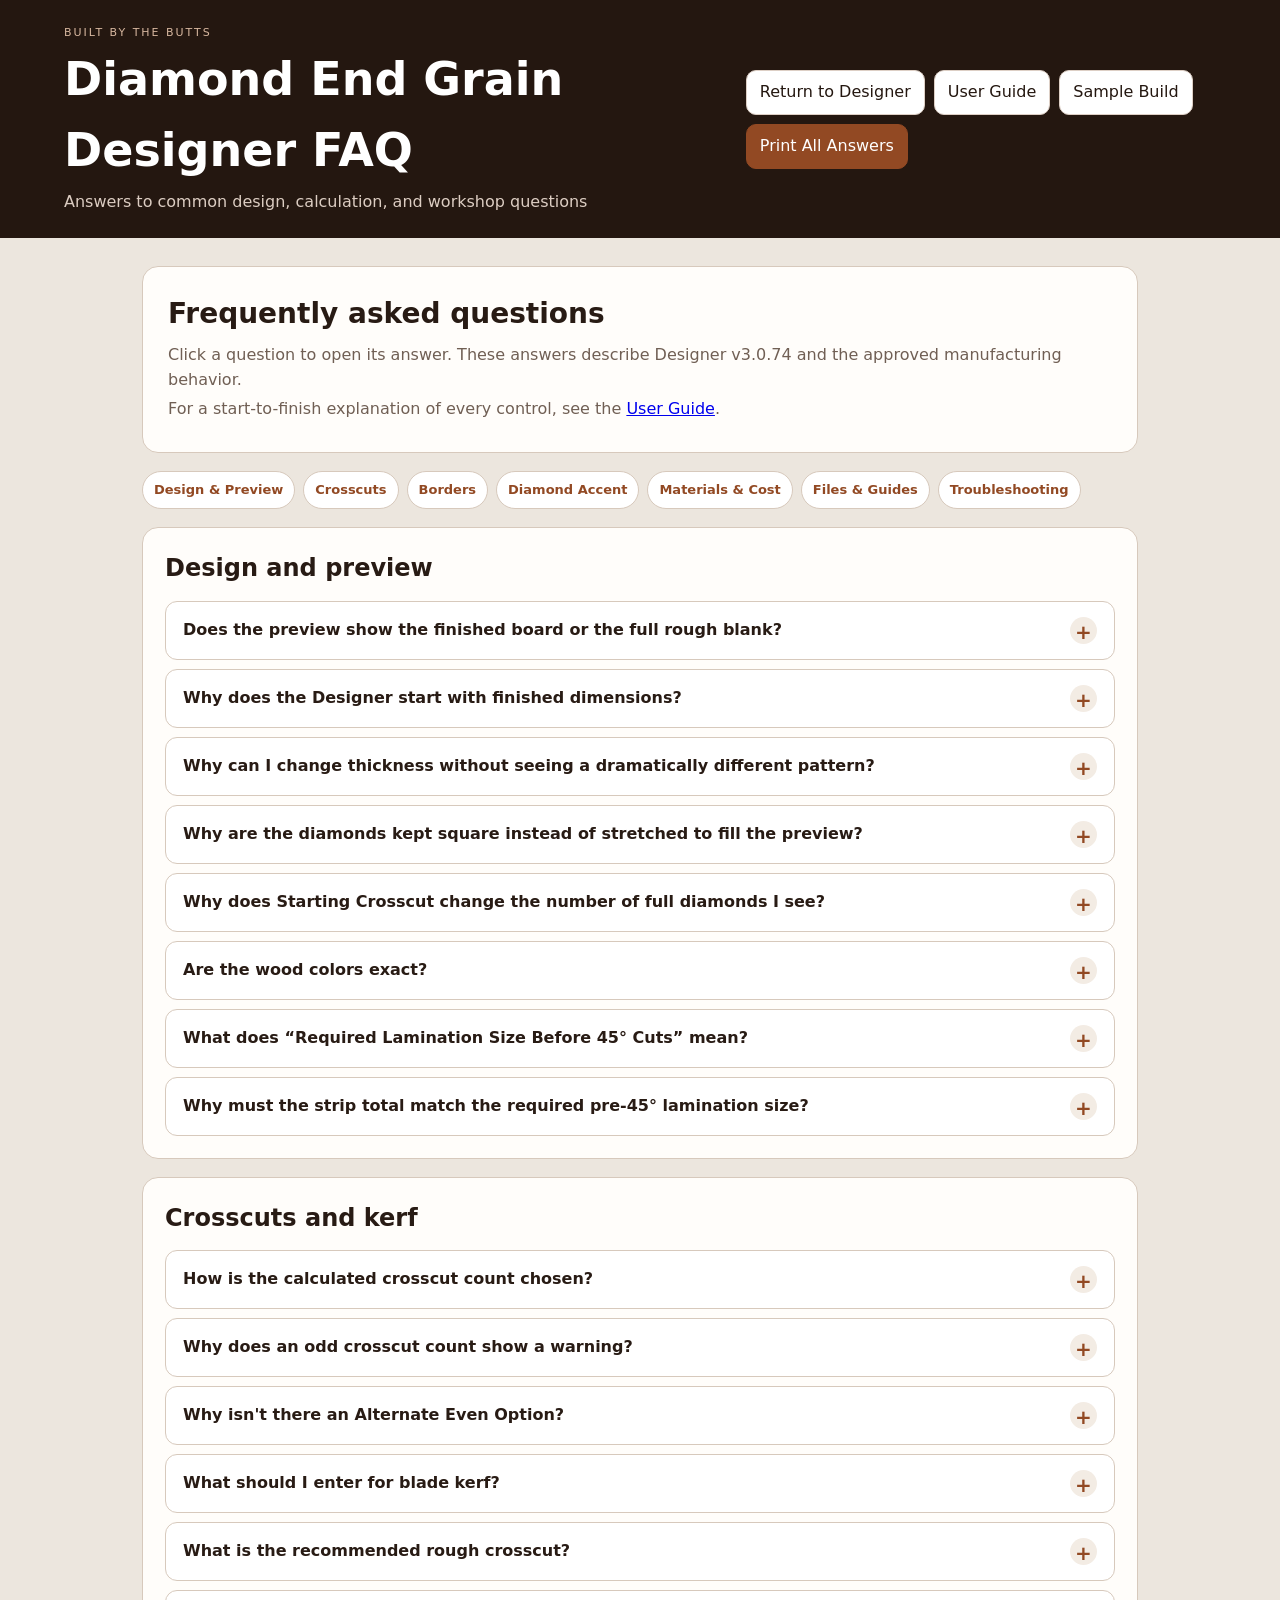
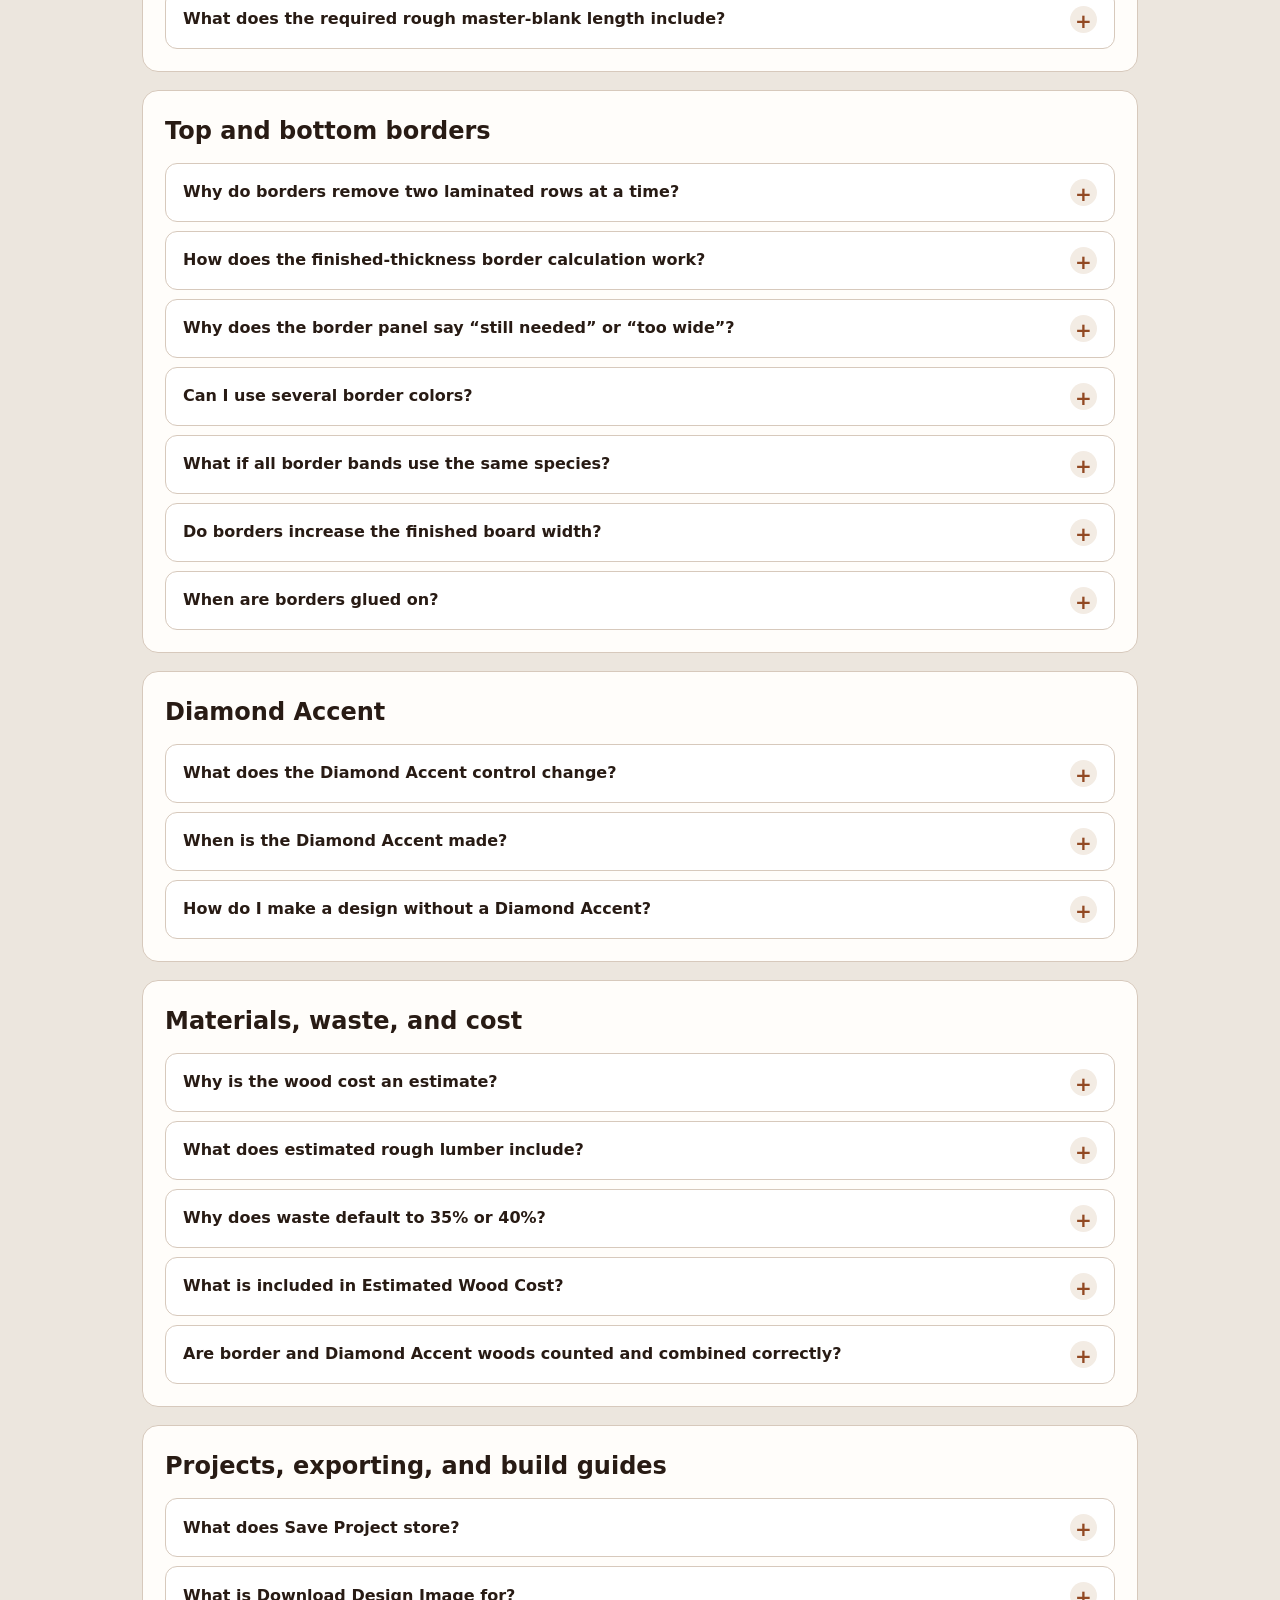
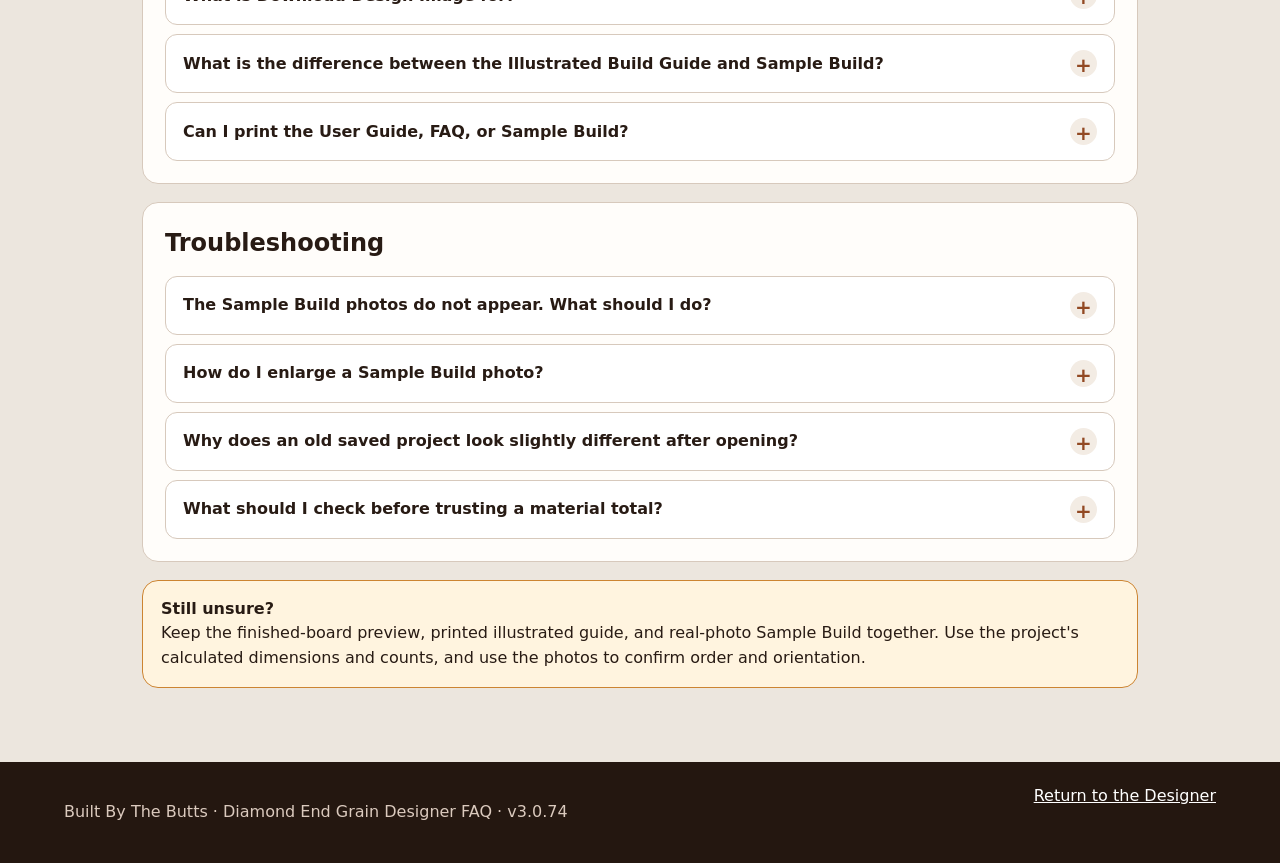
==== commit dea79e13: "Add files via upload" ====
--- a/faq.html
+++ b/faq.html
@@ -25,7 +25,7 @@
   </header>
 
   <main>
-    <section class="intro"><h2>Frequently asked questions</h2><p>Click a question to open its answer. These answers describe Designer v3.0.73 and the approved manufacturing behavior.</p><p>For a start-to-finish explanation of every control, see the <a href="user-guide.html">User Guide</a>.</p></section>
+    <section class="intro"><h2>Frequently asked questions</h2><p>Click a question to open its answer. These answers describe Designer v3.0.74 and the approved manufacturing behavior.</p><p>For a start-to-finish explanation of every control, see the <a href="user-guide.html">User Guide</a>.</p></section>
     <nav class="toc" aria-label="FAQ categories"><a href="#design">Design &amp; Preview</a><a href="#crosscuts">Crosscuts</a><a href="#borders">Borders</a><a href="#edge-rip">Diamond Accent</a><a href="#materials">Materials &amp; Cost</a><a href="#files">Files &amp; Guides</a><a href="#troubleshooting">Troubleshooting</a></nav>
 
     <section id="design" class="group">
@@ -96,6 +96,6 @@
     <div class="callout"><strong>Still unsure?</strong>Keep the finished-board preview, printed illustrated guide, and real-photo Sample Build together. Use the project's calculated dimensions and counts, and use the photos to confirm order and orientation.</div>
   </main>
 
-  <footer><p>Built By The Butts · Diamond End Grain Designer FAQ · v3.0.73</p><a href="index.html">Return to the Designer</a></footer>
+  <footer><p>Built By The Butts · Diamond End Grain Designer FAQ · v3.0.74</p><a href="index.html">Return to the Designer</a></footer>
 </body>
 </html>
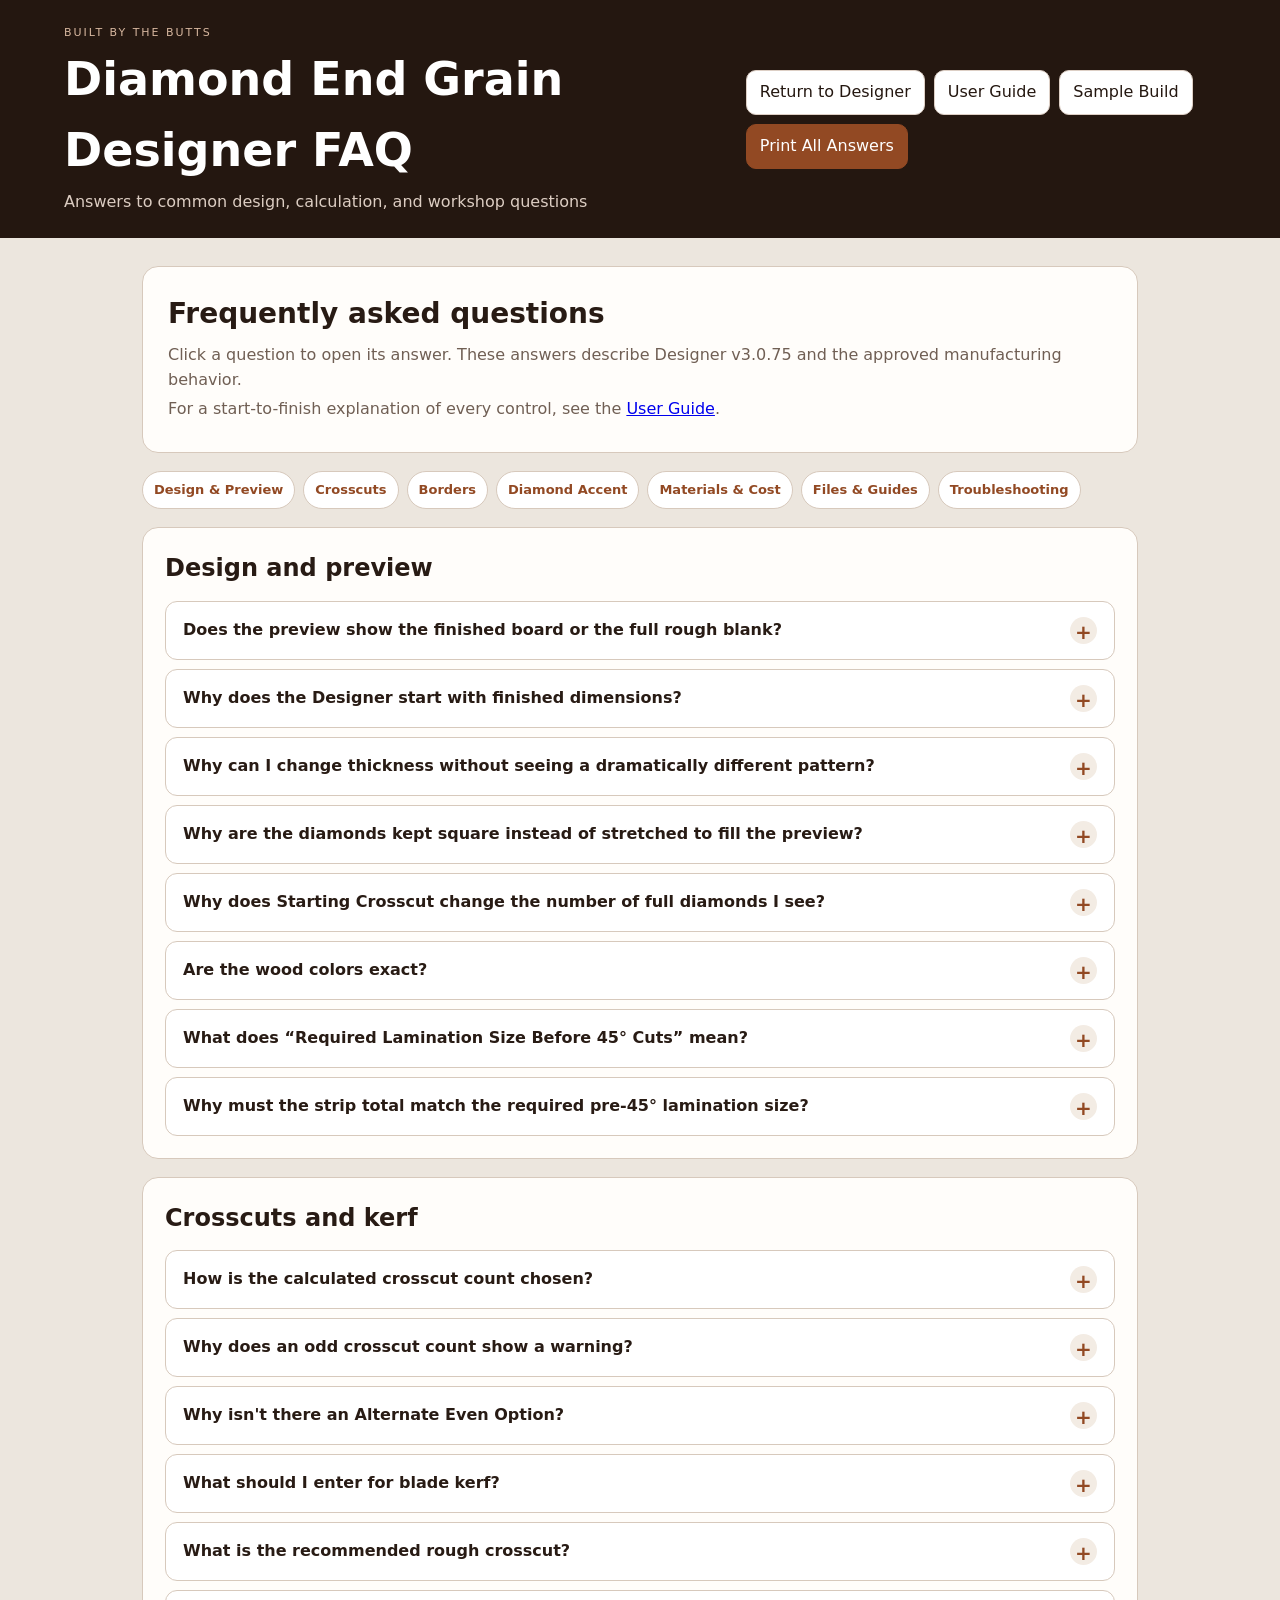
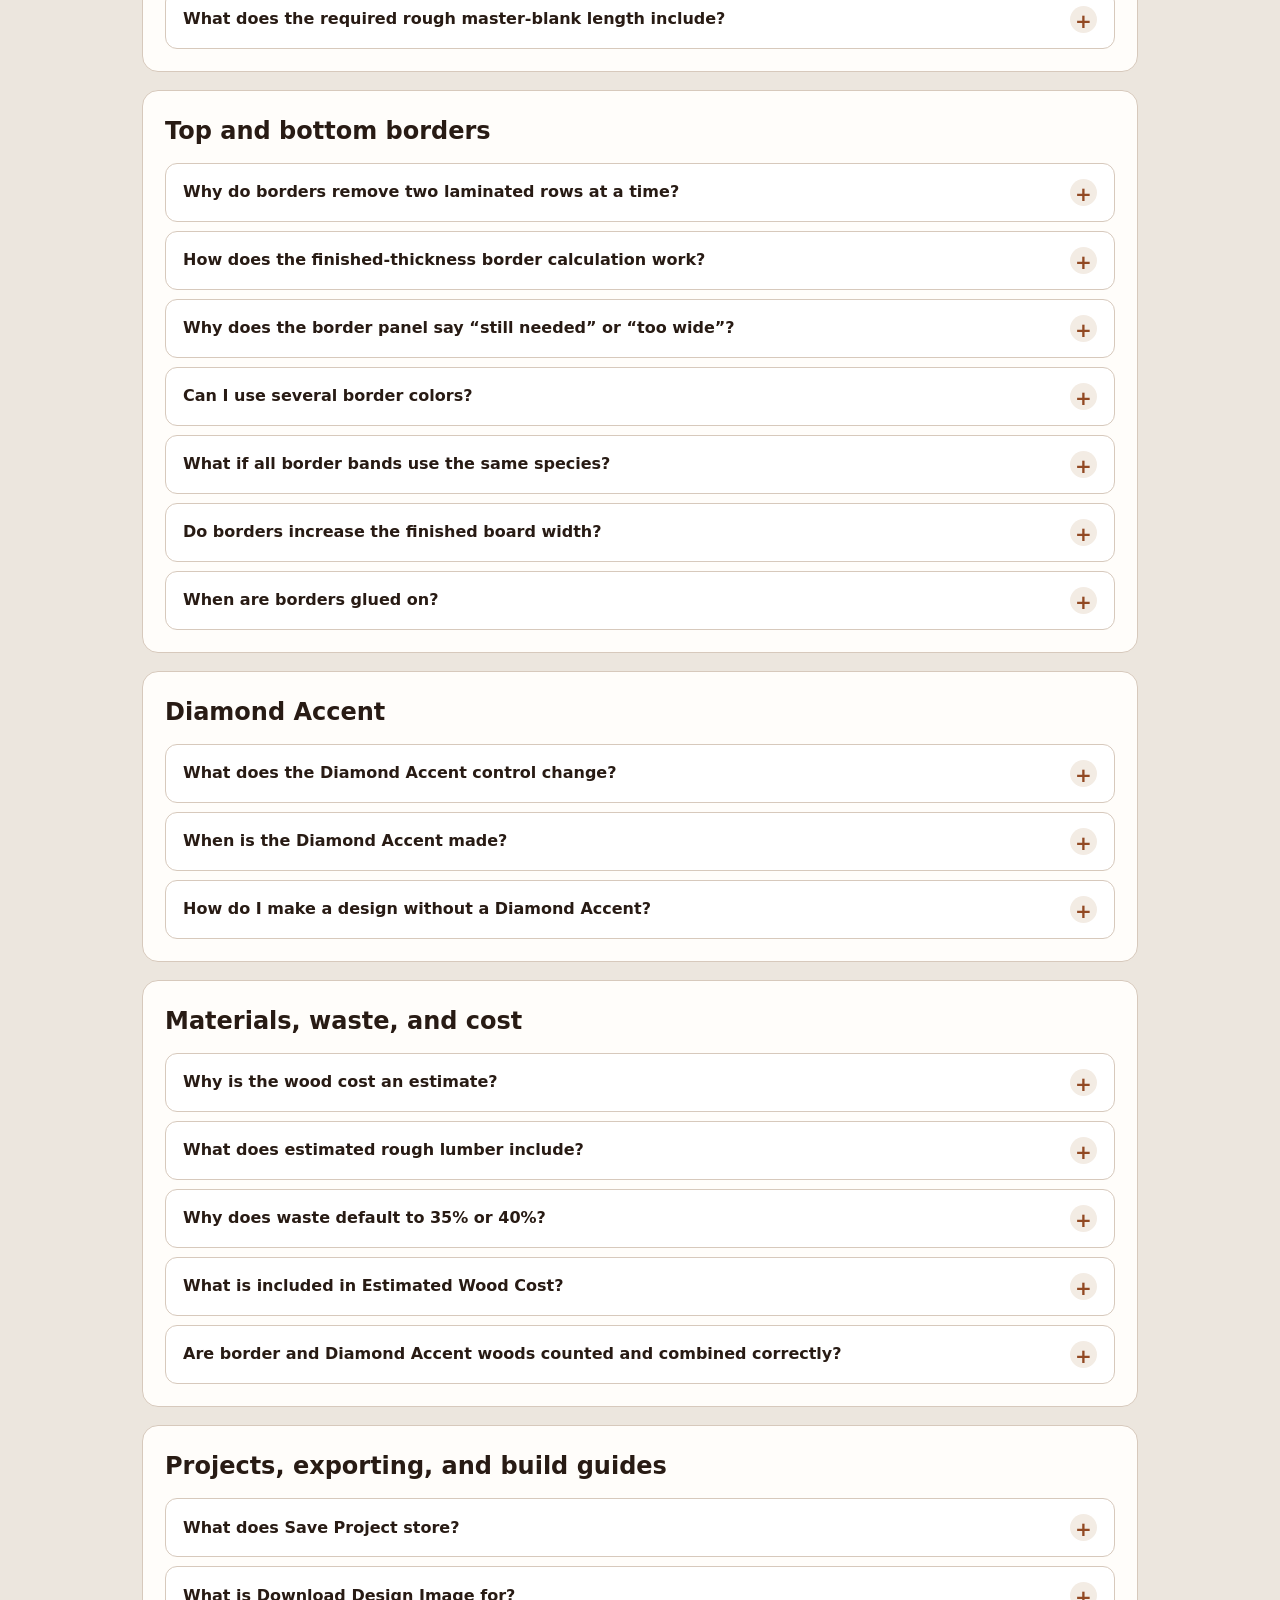
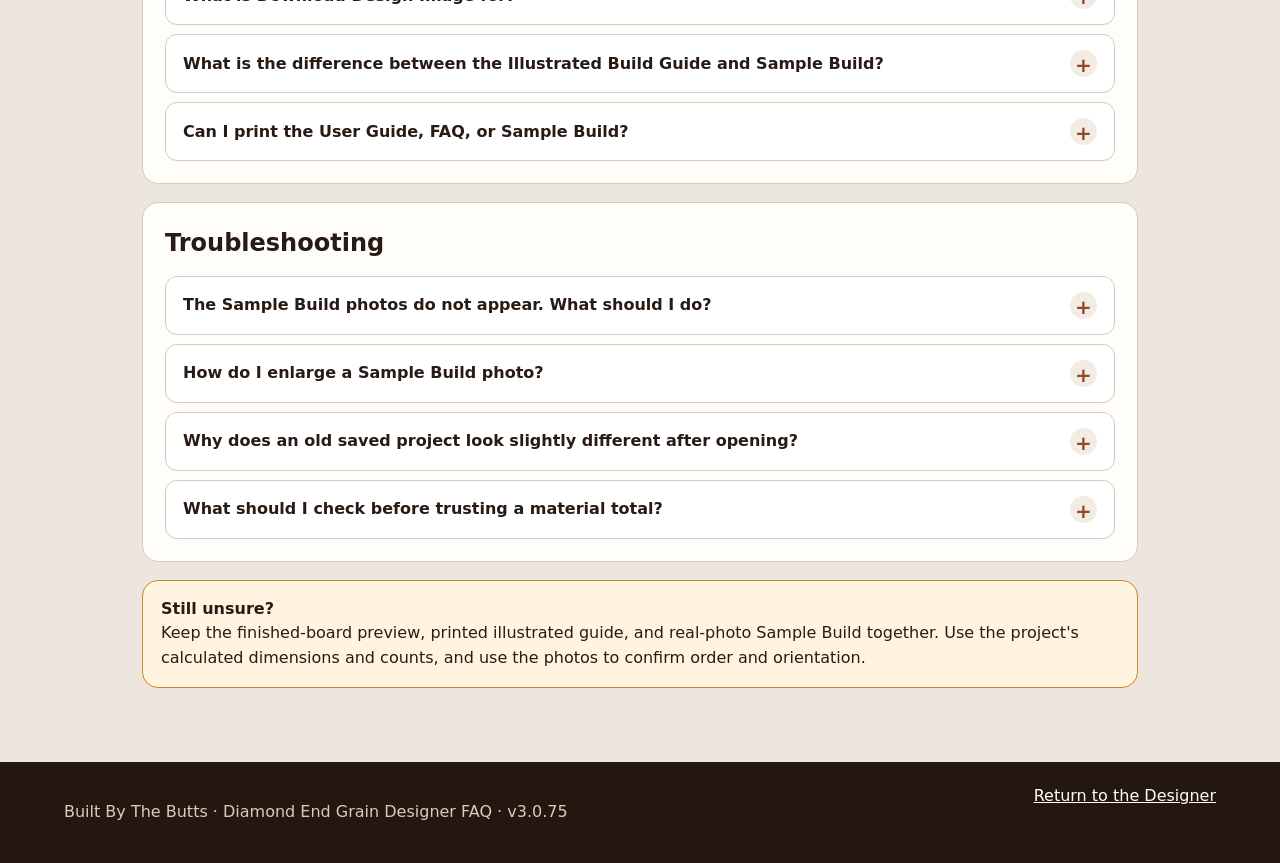
==== commit 39500280: "Add files via upload" ====
--- a/faq.html
+++ b/faq.html
@@ -25,7 +25,7 @@
   </header>
 
   <main>
-    <section class="intro"><h2>Frequently asked questions</h2><p>Click a question to open its answer. These answers describe Designer v3.0.74 and the approved manufacturing behavior.</p><p>For a start-to-finish explanation of every control, see the <a href="user-guide.html">User Guide</a>.</p></section>
+    <section class="intro"><h2>Frequently asked questions</h2><p>Click a question to open its answer. These answers describe Designer v3.0.75 and the approved manufacturing behavior.</p><p>For a start-to-finish explanation of every control, see the <a href="user-guide.html">User Guide</a>.</p></section>
     <nav class="toc" aria-label="FAQ categories"><a href="#design">Design &amp; Preview</a><a href="#crosscuts">Crosscuts</a><a href="#borders">Borders</a><a href="#edge-rip">Diamond Accent</a><a href="#materials">Materials &amp; Cost</a><a href="#files">Files &amp; Guides</a><a href="#troubleshooting">Troubleshooting</a></nav>
 
     <section id="design" class="group">
@@ -96,6 +96,6 @@
     <div class="callout"><strong>Still unsure?</strong>Keep the finished-board preview, printed illustrated guide, and real-photo Sample Build together. Use the project's calculated dimensions and counts, and use the photos to confirm order and orientation.</div>
   </main>
 
-  <footer><p>Built By The Butts · Diamond End Grain Designer FAQ · v3.0.74</p><a href="index.html">Return to the Designer</a></footer>
+  <footer><p>Built By The Butts · Diamond End Grain Designer FAQ · v3.0.75</p><a href="index.html">Return to the Designer</a></footer>
 </body>
 </html>
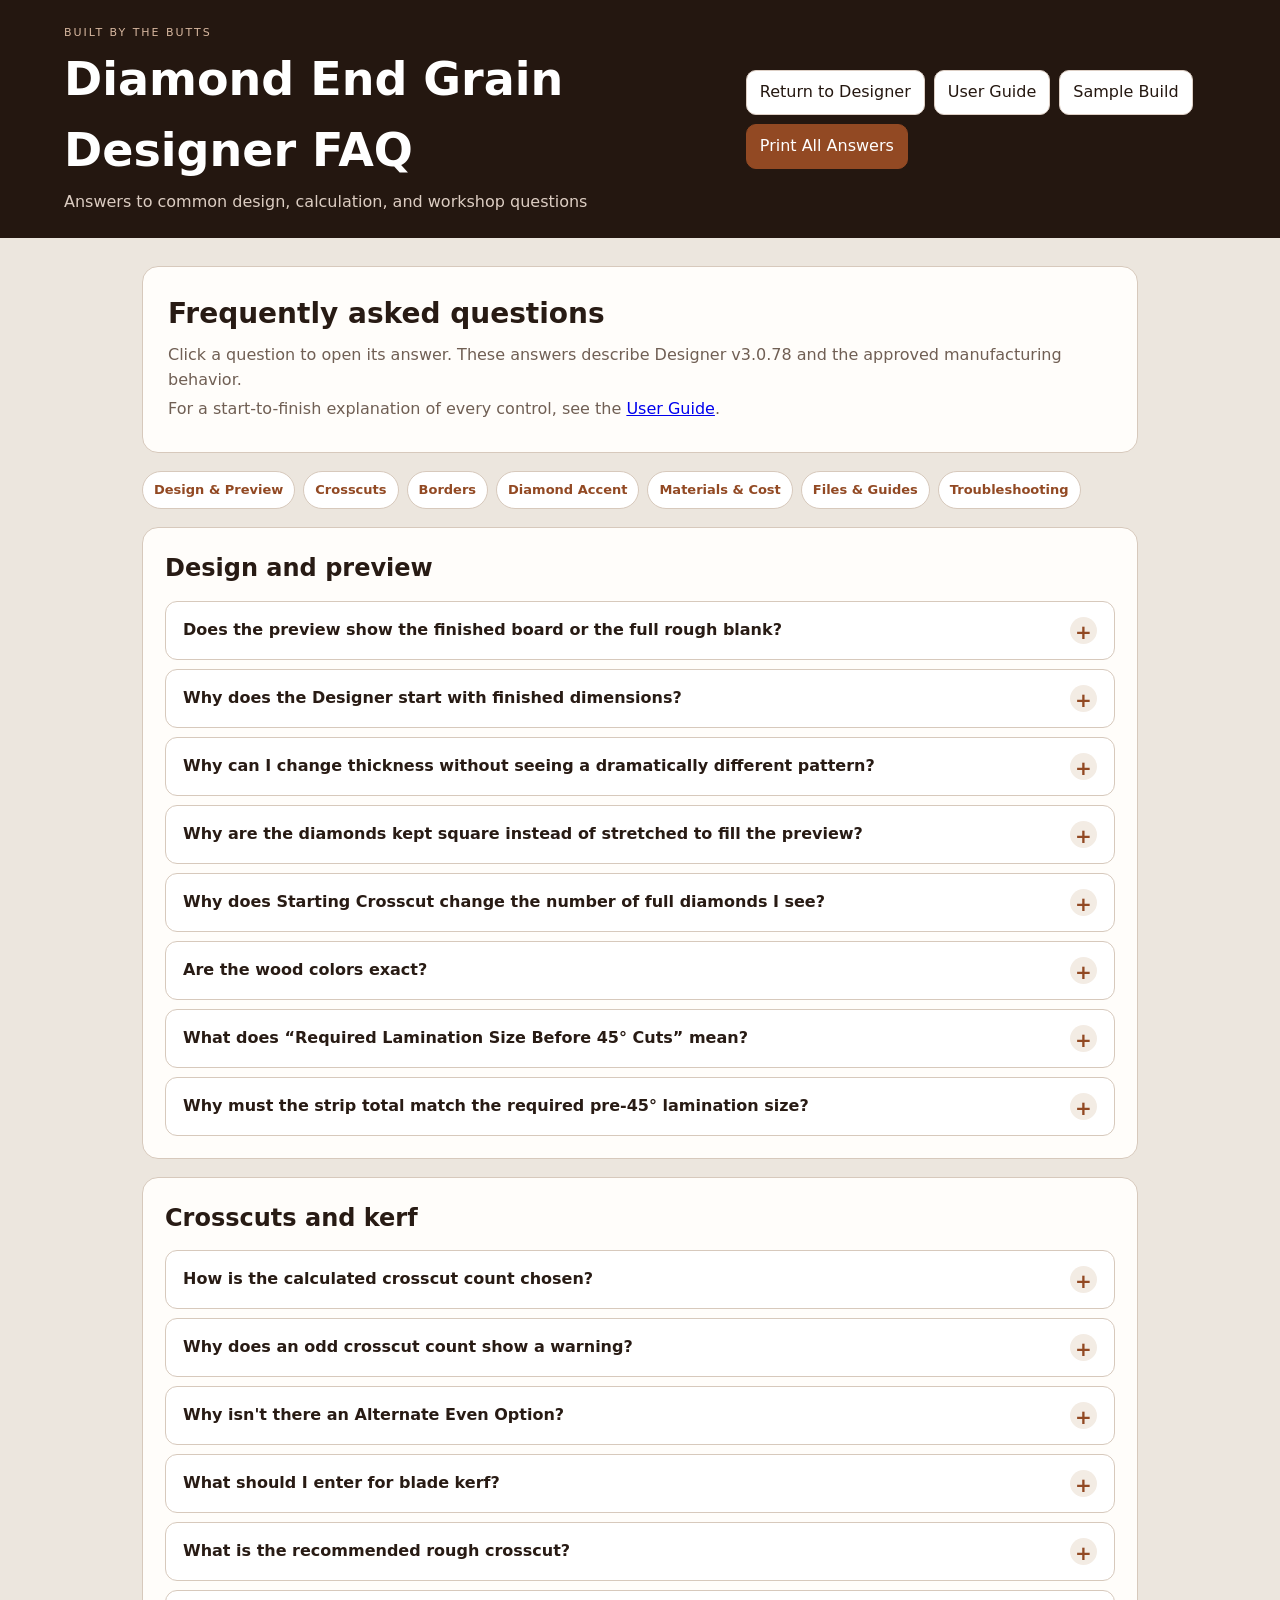
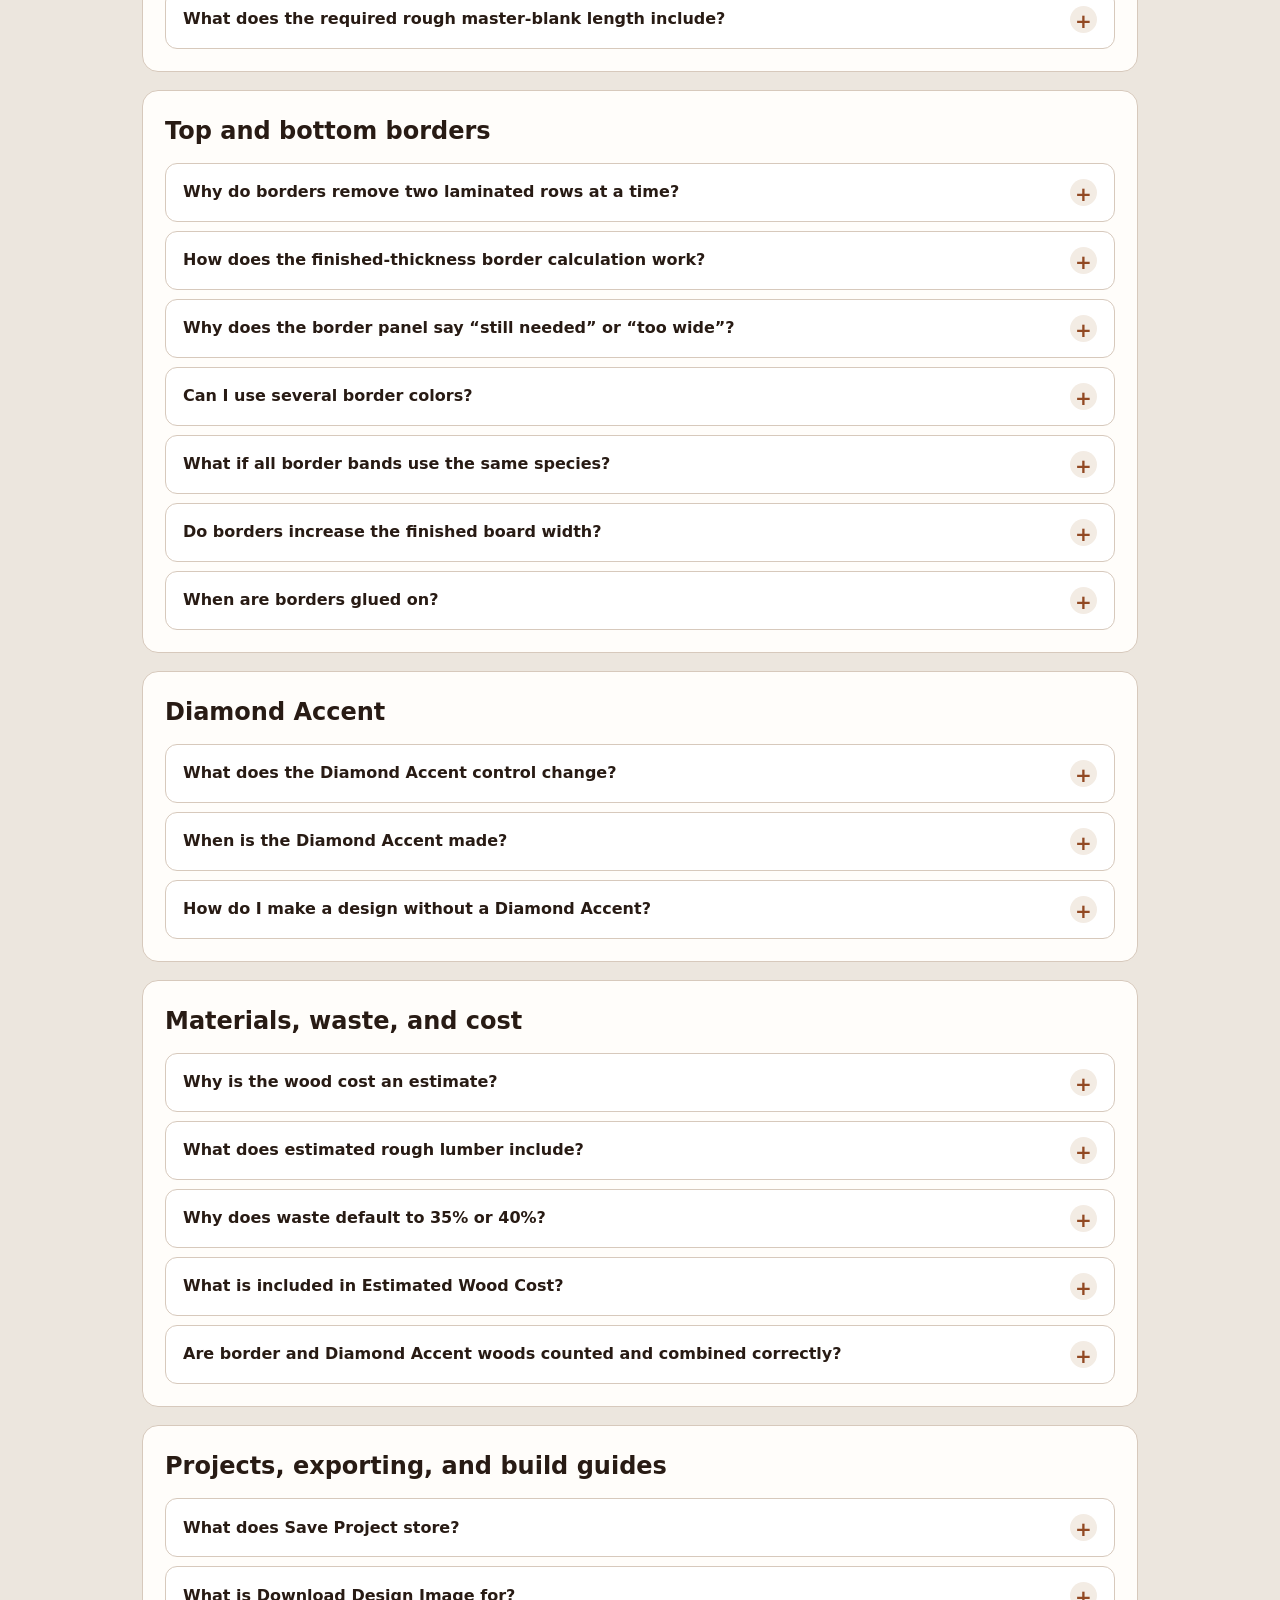
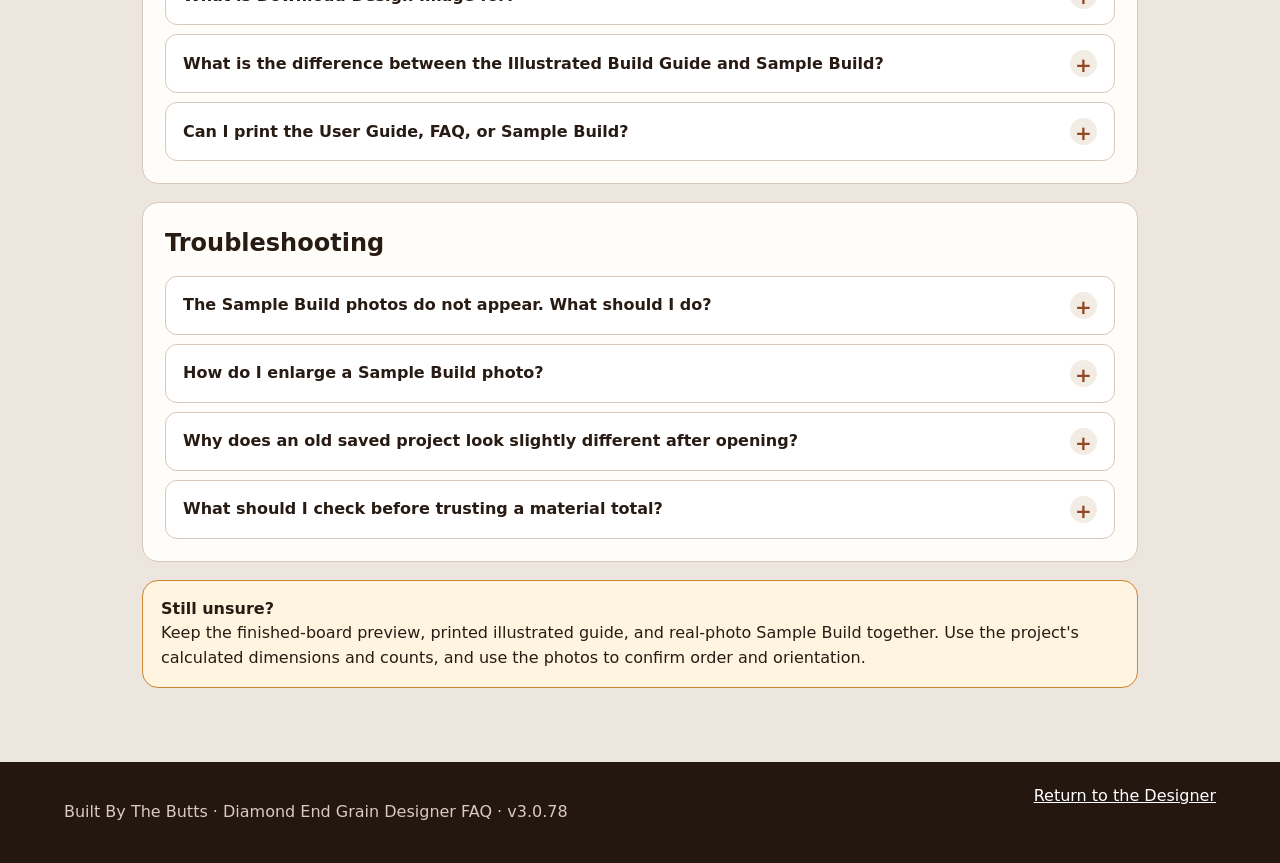
==== commit 1722cf6d: "Add files via upload" ====
--- a/faq.html
+++ b/faq.html
@@ -25,7 +25,7 @@
   </header>
 
   <main>
-    <section class="intro"><h2>Frequently asked questions</h2><p>Click a question to open its answer. These answers describe Designer v3.0.75 and the approved manufacturing behavior.</p><p>For a start-to-finish explanation of every control, see the <a href="user-guide.html">User Guide</a>.</p></section>
+    <section class="intro"><h2>Frequently asked questions</h2><p>Click a question to open its answer. These answers describe Designer v3.0.78 and the approved manufacturing behavior.</p><p>For a start-to-finish explanation of every control, see the <a href="user-guide.html">User Guide</a>.</p></section>
     <nav class="toc" aria-label="FAQ categories"><a href="#design">Design &amp; Preview</a><a href="#crosscuts">Crosscuts</a><a href="#borders">Borders</a><a href="#edge-rip">Diamond Accent</a><a href="#materials">Materials &amp; Cost</a><a href="#files">Files &amp; Guides</a><a href="#troubleshooting">Troubleshooting</a></nav>
 
     <section id="design" class="group">
@@ -96,6 +96,6 @@
     <div class="callout"><strong>Still unsure?</strong>Keep the finished-board preview, printed illustrated guide, and real-photo Sample Build together. Use the project's calculated dimensions and counts, and use the photos to confirm order and orientation.</div>
   </main>
 
-  <footer><p>Built By The Butts · Diamond End Grain Designer FAQ · v3.0.75</p><a href="index.html">Return to the Designer</a></footer>
+  <footer><p>Built By The Butts · Diamond End Grain Designer FAQ · v3.0.78</p><a href="index.html">Return to the Designer</a></footer>
 </body>
 </html>
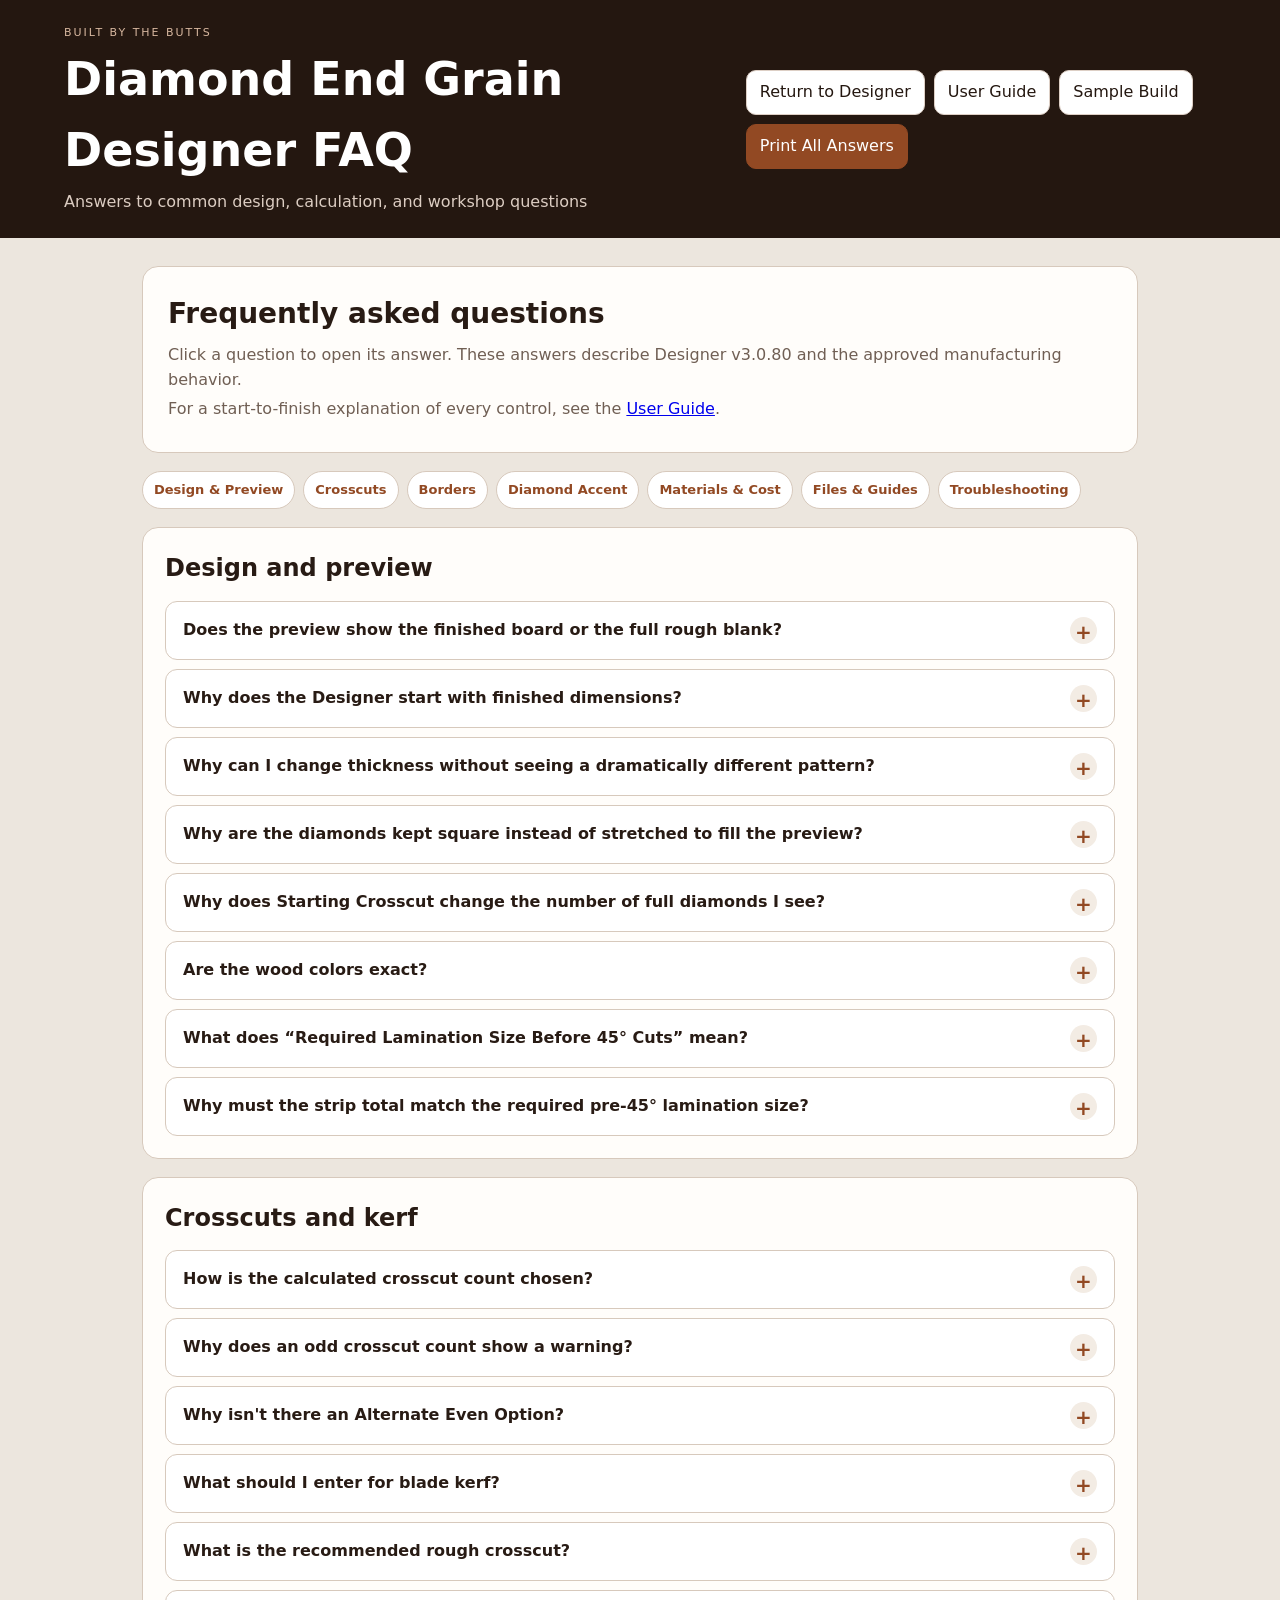
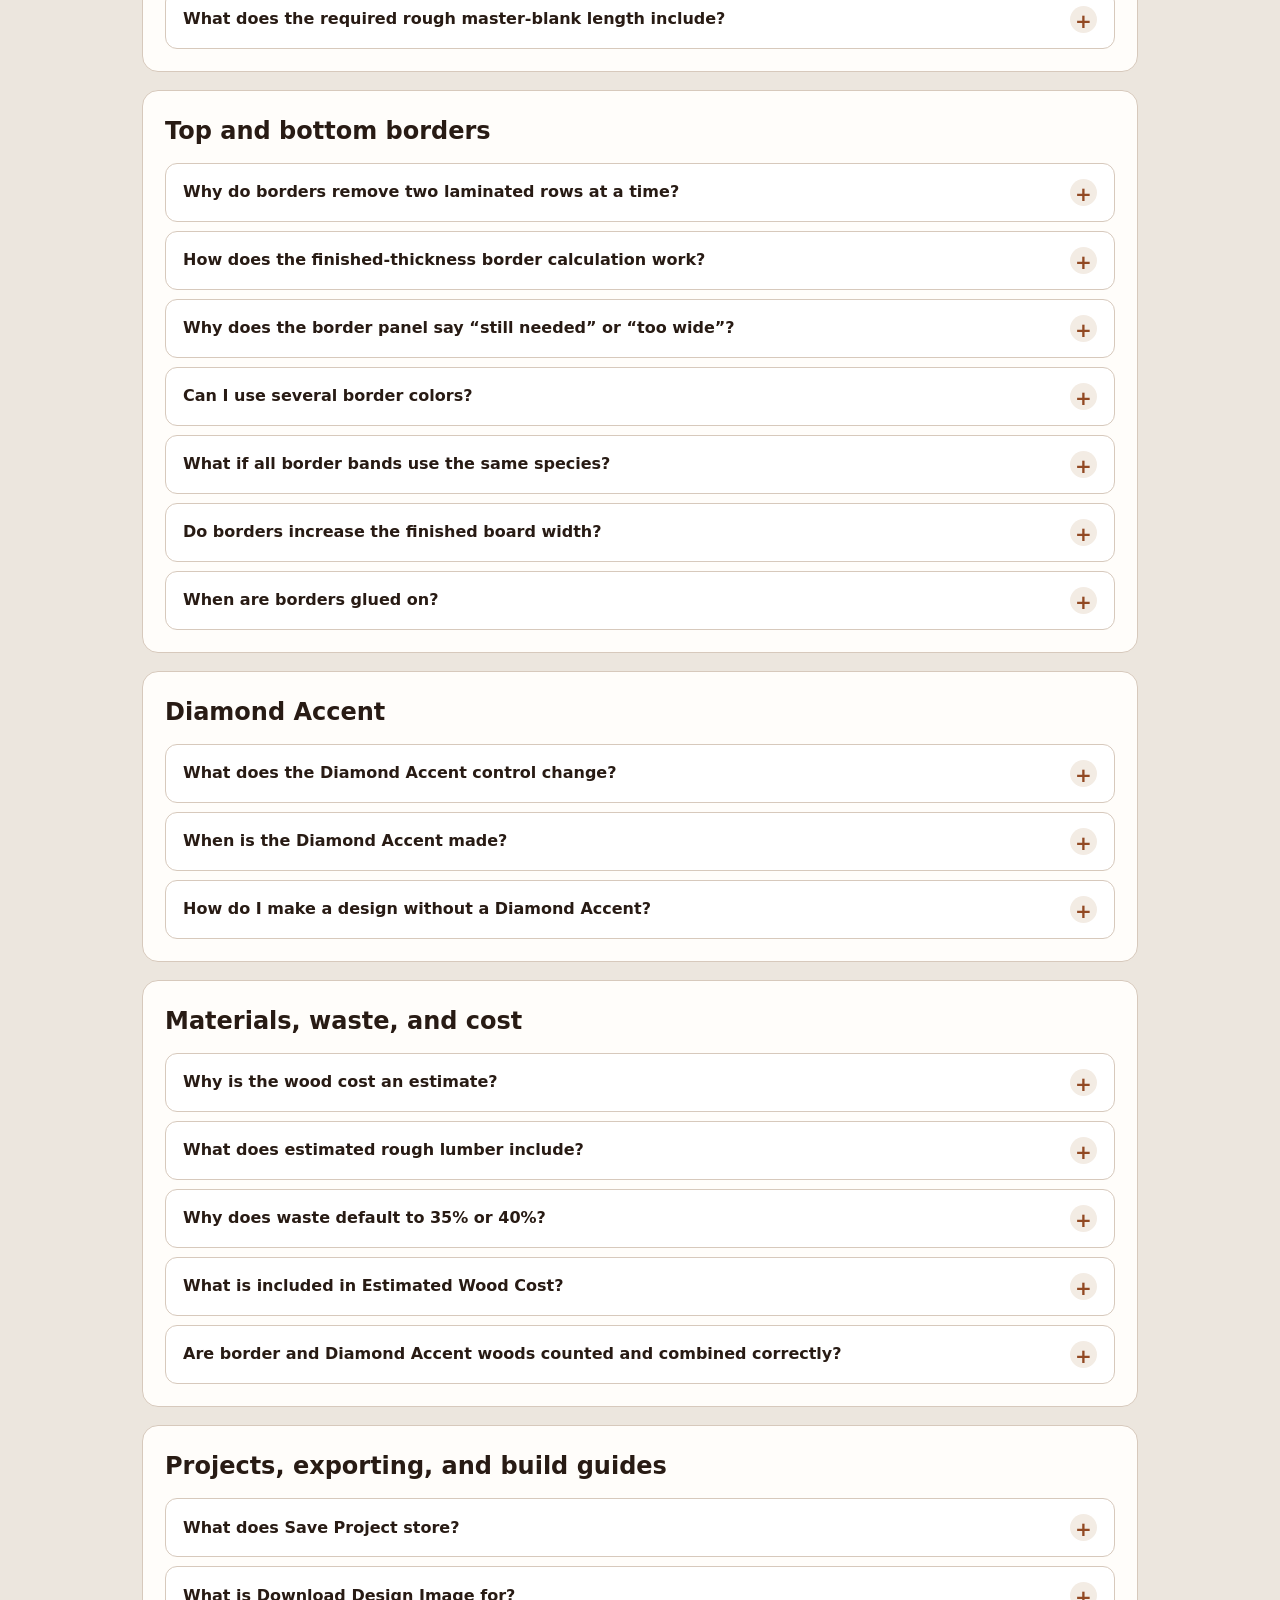
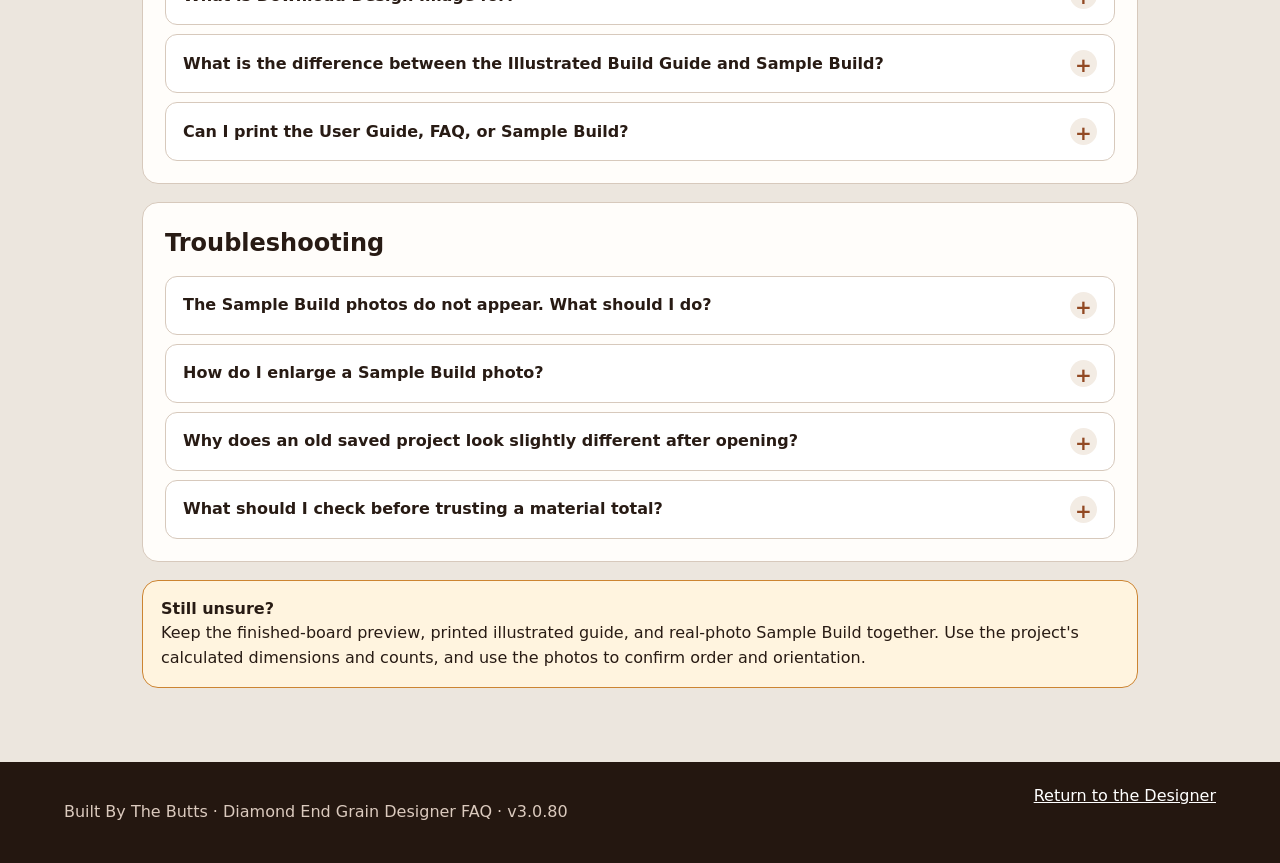
==== commit 32ea90c8: "Add files via upload" ====
--- a/faq.html
+++ b/faq.html
@@ -25,7 +25,7 @@
   </header>
 
   <main>
-    <section class="intro"><h2>Frequently asked questions</h2><p>Click a question to open its answer. These answers describe Designer v3.0.78 and the approved manufacturing behavior.</p><p>For a start-to-finish explanation of every control, see the <a href="user-guide.html">User Guide</a>.</p></section>
+    <section class="intro"><h2>Frequently asked questions</h2><p>Click a question to open its answer. These answers describe Designer v3.0.80 and the approved manufacturing behavior.</p><p>For a start-to-finish explanation of every control, see the <a href="user-guide.html">User Guide</a>.</p></section>
     <nav class="toc" aria-label="FAQ categories"><a href="#design">Design &amp; Preview</a><a href="#crosscuts">Crosscuts</a><a href="#borders">Borders</a><a href="#edge-rip">Diamond Accent</a><a href="#materials">Materials &amp; Cost</a><a href="#files">Files &amp; Guides</a><a href="#troubleshooting">Troubleshooting</a></nav>
 
     <section id="design" class="group">
@@ -96,6 +96,6 @@
     <div class="callout"><strong>Still unsure?</strong>Keep the finished-board preview, printed illustrated guide, and real-photo Sample Build together. Use the project's calculated dimensions and counts, and use the photos to confirm order and orientation.</div>
   </main>
 
-  <footer><p>Built By The Butts · Diamond End Grain Designer FAQ · v3.0.78</p><a href="index.html">Return to the Designer</a></footer>
+  <footer><p>Built By The Butts · Diamond End Grain Designer FAQ · v3.0.80</p><a href="index.html">Return to the Designer</a></footer>
 </body>
 </html>
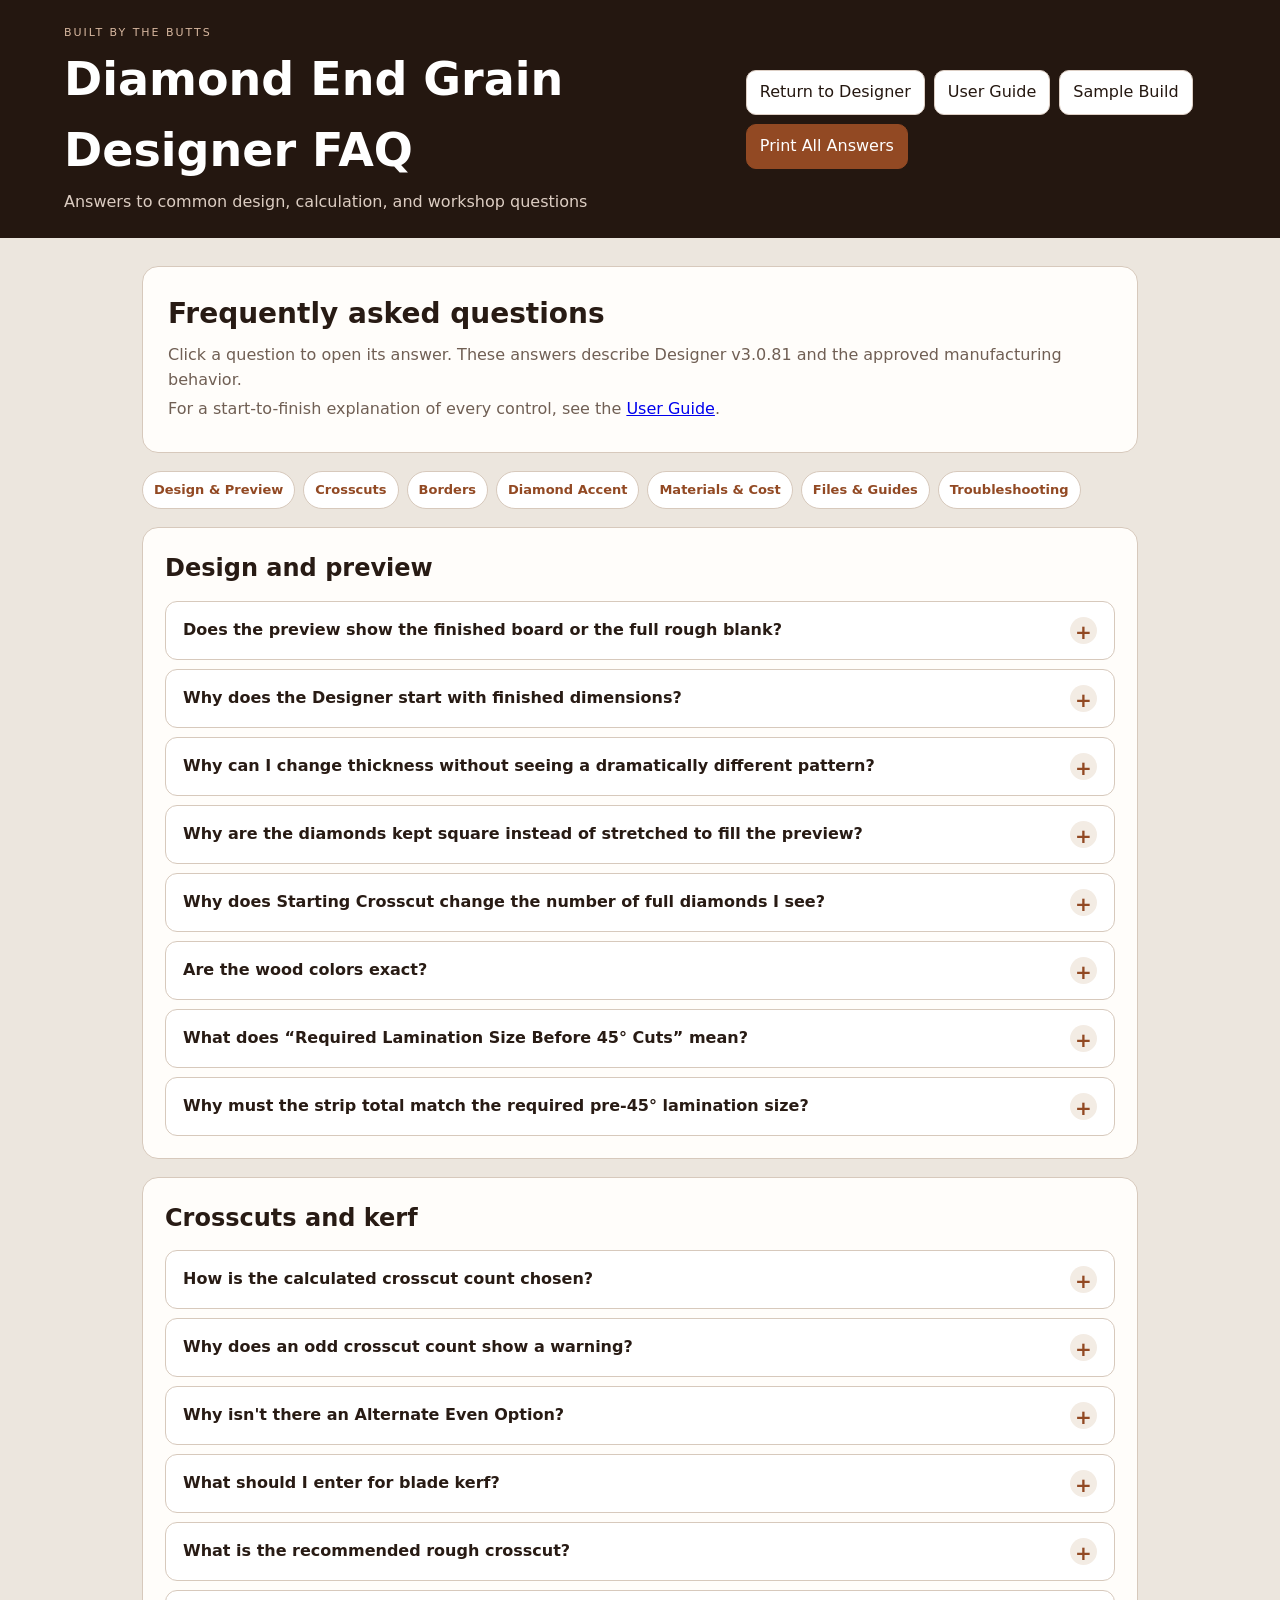
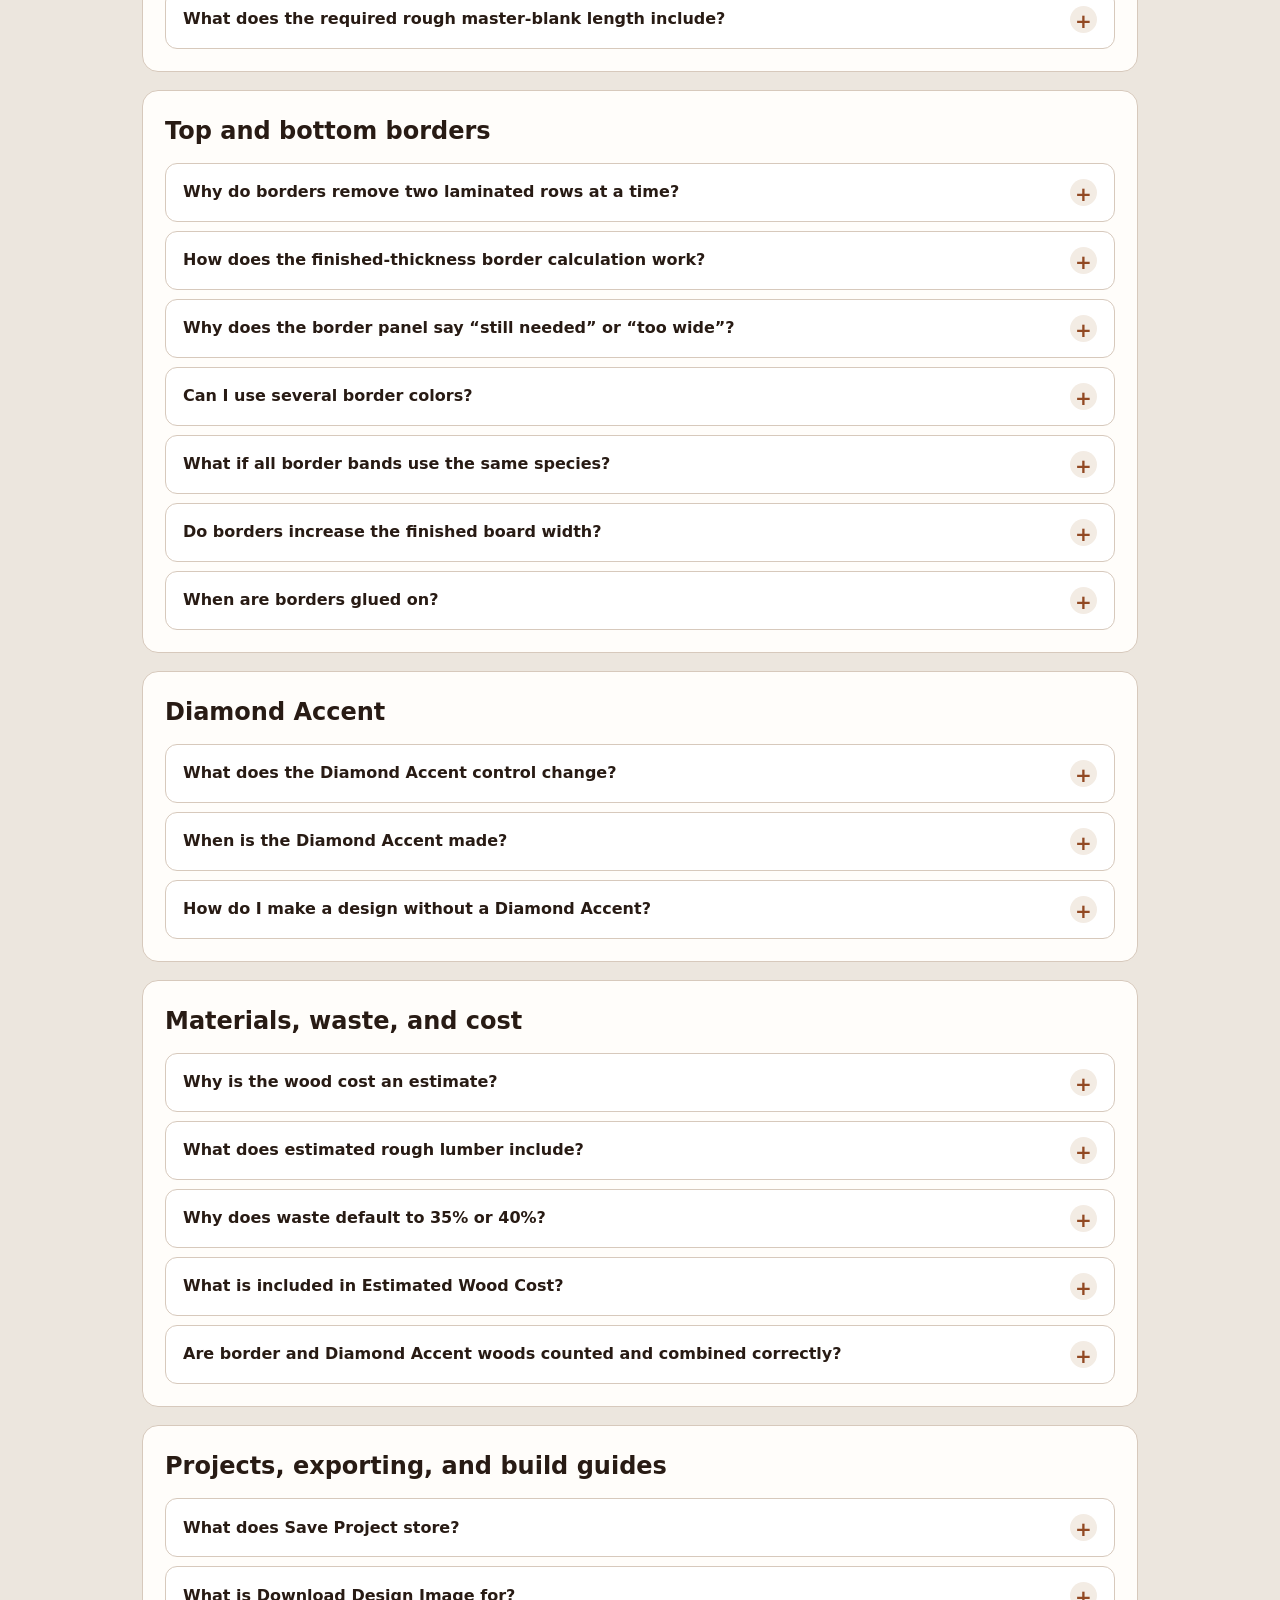
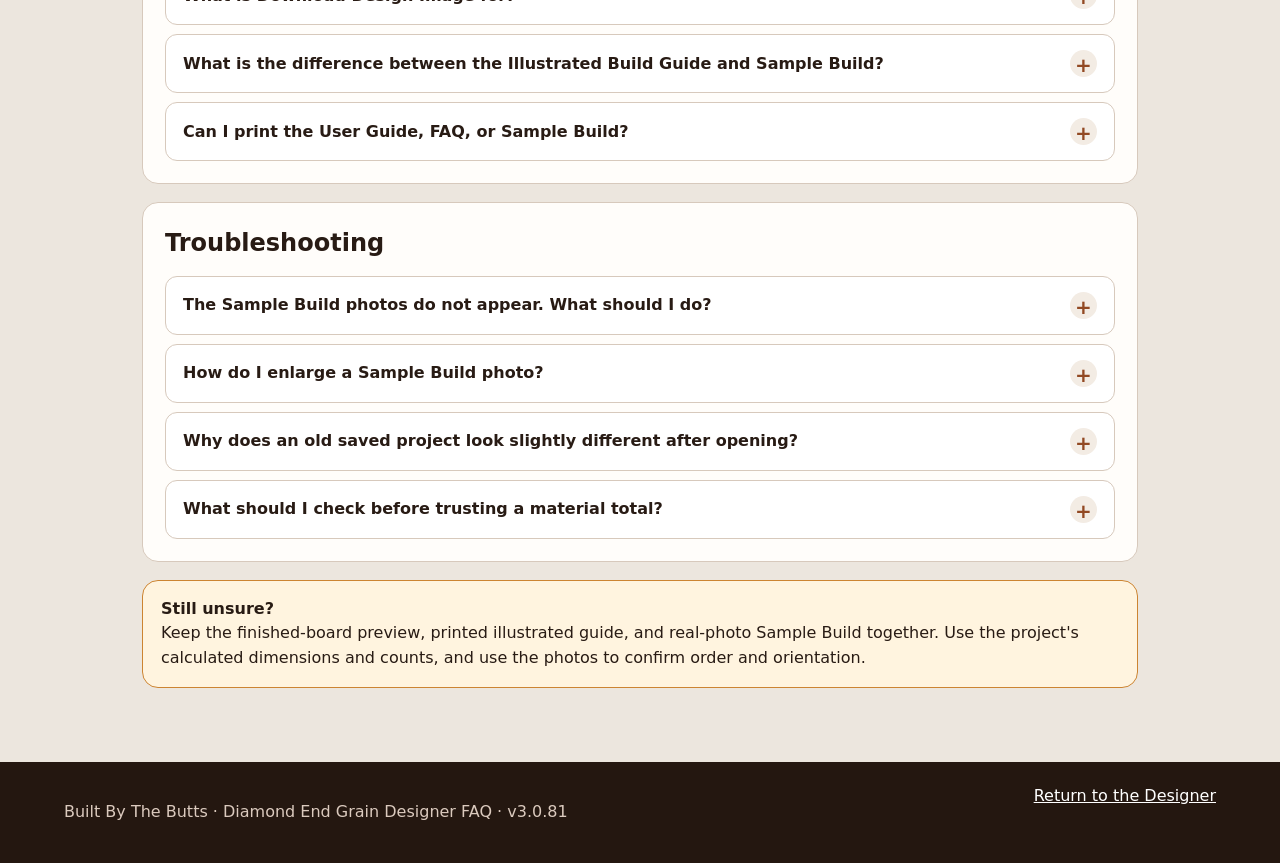
==== commit 59d77659: "Add files via upload" ====
--- a/faq.html
+++ b/faq.html
@@ -25,7 +25,7 @@
   </header>
 
   <main>
-    <section class="intro"><h2>Frequently asked questions</h2><p>Click a question to open its answer. These answers describe Designer v3.0.80 and the approved manufacturing behavior.</p><p>For a start-to-finish explanation of every control, see the <a href="user-guide.html">User Guide</a>.</p></section>
+    <section class="intro"><h2>Frequently asked questions</h2><p>Click a question to open its answer. These answers describe Designer v3.0.81 and the approved manufacturing behavior.</p><p>For a start-to-finish explanation of every control, see the <a href="user-guide.html">User Guide</a>.</p></section>
     <nav class="toc" aria-label="FAQ categories"><a href="#design">Design &amp; Preview</a><a href="#crosscuts">Crosscuts</a><a href="#borders">Borders</a><a href="#edge-rip">Diamond Accent</a><a href="#materials">Materials &amp; Cost</a><a href="#files">Files &amp; Guides</a><a href="#troubleshooting">Troubleshooting</a></nav>
 
     <section id="design" class="group">
@@ -96,6 +96,6 @@
     <div class="callout"><strong>Still unsure?</strong>Keep the finished-board preview, printed illustrated guide, and real-photo Sample Build together. Use the project's calculated dimensions and counts, and use the photos to confirm order and orientation.</div>
   </main>
 
-  <footer><p>Built By The Butts · Diamond End Grain Designer FAQ · v3.0.80</p><a href="index.html">Return to the Designer</a></footer>
+  <footer><p>Built By The Butts · Diamond End Grain Designer FAQ · v3.0.81</p><a href="index.html">Return to the Designer</a></footer>
 </body>
 </html>
